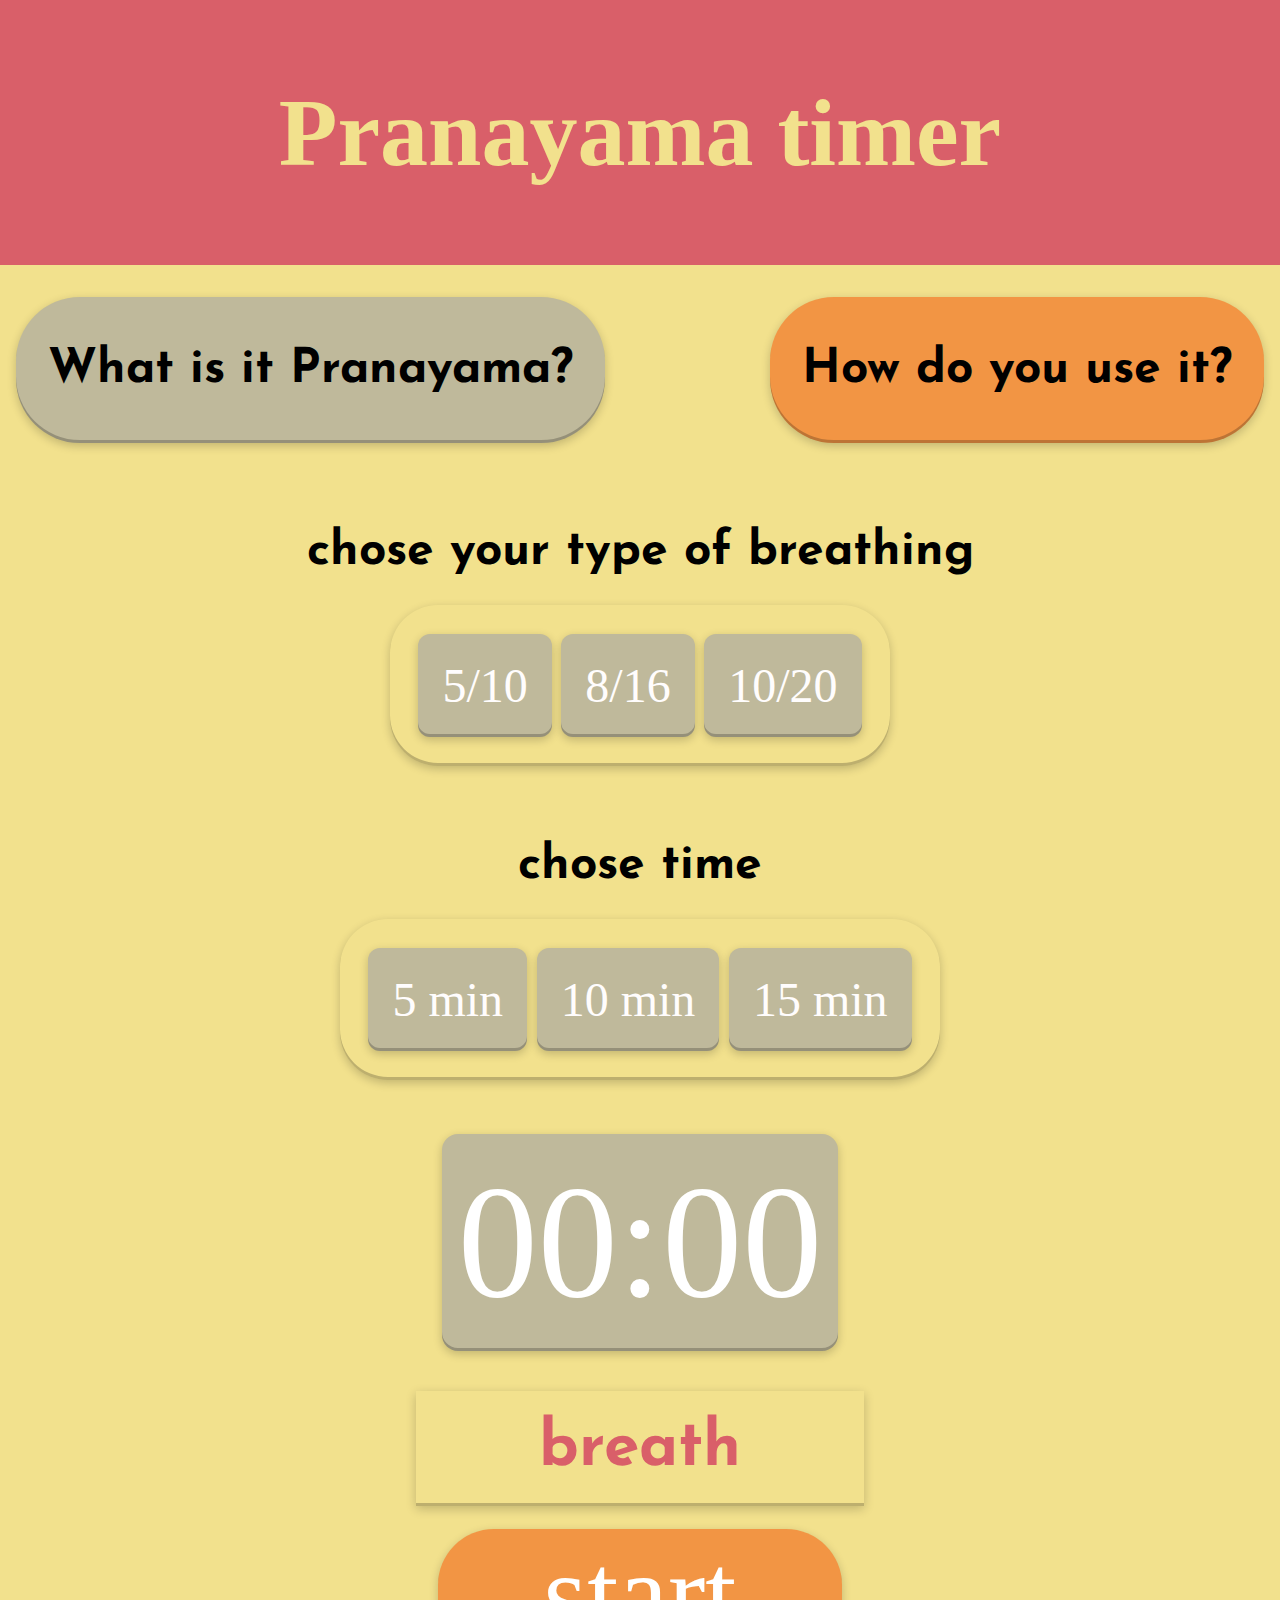
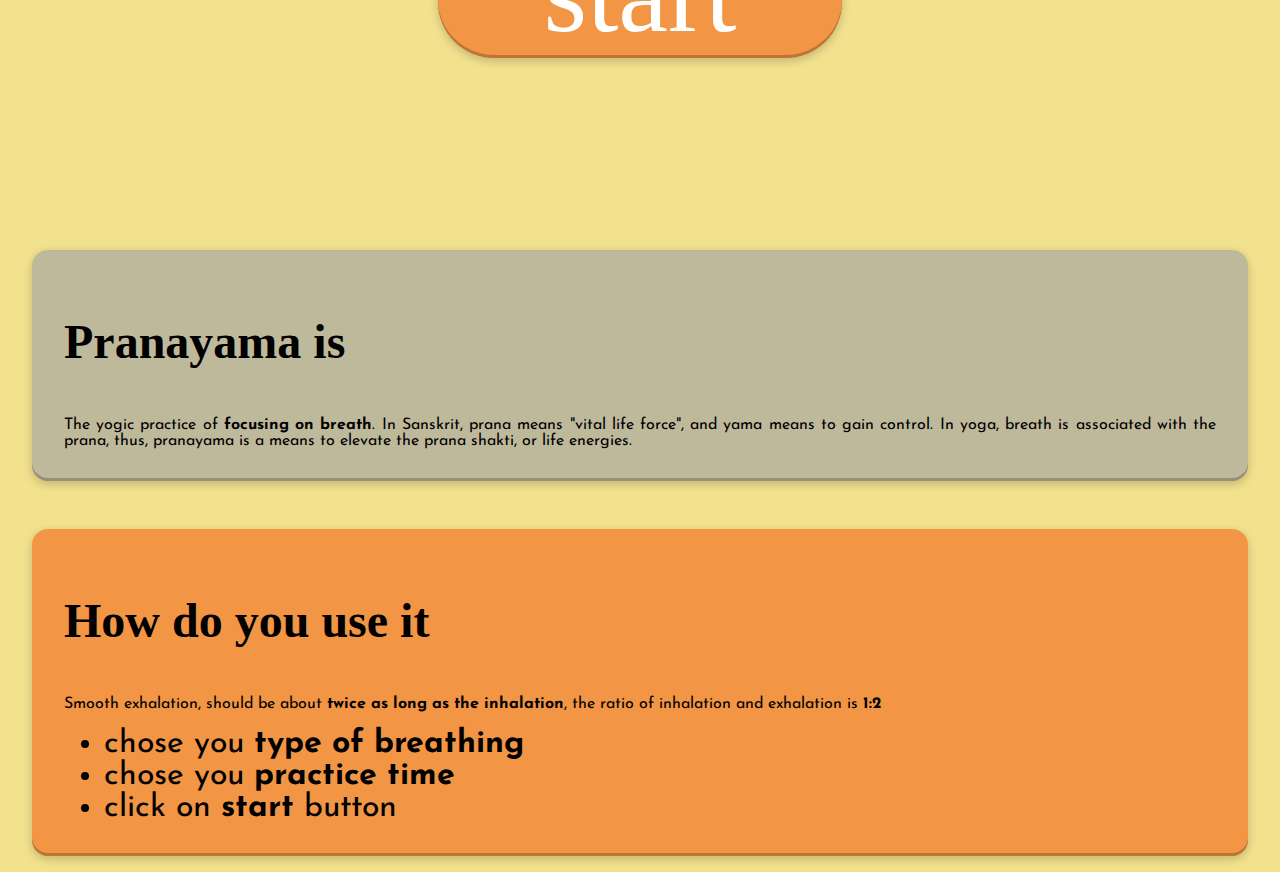
==== index.html @ f3033950 "Add files via upload" ====
<!DOCTYPE html>
<html lang="en">
<head>
    <meta charset="UTF-8">
    <title>meditation</title>
    <link rel="stylesheet" href="main.css">

    <!-- Yandex.Metrika counter -->
    <script type="text/javascript" >
        (function(m,e,t,r,i,k,a){m[i]=m[i]||function(){(m[i].a=m[i].a||[]).push(arguments)};
            m[i].l=1*new Date();k=e.createElement(t),a=e.getElementsByTagName(t)[0],k.async=1,k.src=r,a.parentNode.insertBefore(k,a)})
        (window, document, "script", "https://mc.yandex.ru/metrika/tag.js", "ym");

        ym(87015452, "init", {
            clickmap:true,
            trackLinks:true,
            accurateTrackBounce:true
        });
    </script>
    <noscript><div><img src="https://mc.yandex.ru/watch/87015452" style="position:absolute; left:-9999px;" alt="" /></div></noscript>
    <!-- /Yandex.Metrika counter -->


    <link rel="preconnect" href="https://fonts.googleapis.com">
    <link rel="preconnect" href="https://fonts.gstatic.com" crossorigin>
    <link href="https://fonts.googleapis.com/css2?family=Josefin+Sans:ital,wght@1,200&display=swap" rel="stylesheet">

</head>
<body>

    <header>
        <h1>Pranayama timer</h1>
    </header>

    <div class="explanation">
        <div class="whatIsIt" id="down1">
            <h2>What is it Pranayama?</h2>
        </div>
        <div class="space">

        </div>
        <div class="howIsItWork" id="down2">
            <h2>How do you use it?</h2>
        </div>
        <script src="scrol.js"></script>
    </div>

    <div class="app">
        <div class="container1">
            <div class="choseBreath">
                <p class="breathText">chose your type of breathing</p>
                <div class="form_radio">
                    <input type="radio" id="Choice1"
                           name="contact" class="hidden radio-label" >
                    <label id="Choice1color" for="Choice1" class="button-label">5/10</label>


                    <input type="radio" id="Choice2"
                           name="contact" class="hidden radio-label" >
                    <label id="Choice2color" for="Choice2" class="button-label">8/16</label>


                    <input type="radio" id="Choice3"
                           name="contact"  class="hidden radio-label" >
                    <label id="Choice3color" for="Choice3" class="button-label">10/20</label>
                </div>
            </div>
            <div class="choseTime">
                <p class="timeText">chose time</p>
                <div class="form_radio2">
                    <input type="radio" id="timeChoice1"
                           name="time" >
                    <label id="timeChoice1color" for="timeChoice1" class="button-label">5 min</label>


                    <input type="radio" id="timeChoice2"
                           name="time" >
                    <label id="timeChoice2color" for="timeChoice2" class="button-label">10 min</label>


                    <input type="radio" id="timeChoice3"
                           name="time" >
                    <label id="timeChoice3color" for="timeChoice3" class="button-label">15 min</label>
                </div>

            </div>
        </div>

        <div class="container3">
            <div class="container5" id="timerColor">
                <div class="forclock"  id="timer" >00</div>
                <div class="forclock"  id="timer2" >:</div>
                <div class="forclock"  id="timer3" >00</div>

            </div>
        </div>

        <div class="instructions-breath">
            <div class="breathBlock" id="breathPlace"> breath </div>

        </div>

        <div class="container4" id="buttonClicked">
            <div class="containerIn"  id="timerIn" >start</div>


        </div>

        <script src="main.js"></script>
        <script src="main2.js"></script>
    </div>

    <div class="explanationFull">
        <div class="explanation1">
            <h3>Pranayama is</h3>
            <p>The yogic practice of <b>focusing on breath</b>. In Sanskrit, prana means "vital life force", and yama means to gain control. In yoga, breath is associated with the prana, thus, pranayama is a means to elevate the prana shakti, or life energies.
            </p>

        </div>
        <div class="explanation2">
            <h3>How do you use it</h3>
            <p>Smooth exhalation, should be about <b>twice as long as the inhalation</b>, the ratio of inhalation and exhalation is <b>1:2</b>
            </p>
            <ul>
                <li>chose you <b>type of breathing</b></li>
                <li>chose you <b>practice time</b></li>
                <li>click on <b>start</b> button</li>
            </ul>
        </div>
    </div>

</body>
</html>
---- main.css ----
*,
*::before,
*::after {
  box-sizing: border-box; }

body {
  margin: 0;
  padding: 0;
  background-color: #F2E18D; }

input[type=radio] {
  display: none; }

.changecolor {
  background-color: #BFB99B; }

header {
  font-size: 3em;
  text-align: center;
  background-color: #D95F69;
  color: #F2E18D; }

h1 {
  margin: 0;
  padding: .8em; }

h2 {
  font-family: 'Josefin Sans', sans-serif; }

p, li {
  font-family: 'Josefin Sans', sans-serif; }

.explanation {
  display: flex;
  flex-direction: row;
  justify-content: space-between;
  margin: 2em 1em; }

.whatIsIt {
  text-align: center;
  font-size: 2em;
  padding: .3em 1em;
  background-color: #BFB99B;
  border-radius: 2em;
  box-shadow: 0 3px 10px rgba(0, 0, 0, 0.2), inset 0 -3px 0 rgba(0, 0, 0, 0.22); }

.space {
  padding: .4em; }

.howIsItWork {
  text-align: center;
  font-size: 2em;
  padding: .3em 1em;
  background-color: #F29544;
  border-radius: 2em;
  box-shadow: 0 3px 10px rgba(0, 0, 0, 0.2), inset 0 -3px 0 rgba(0, 0, 0, 0.22); }

.container1 {
  font-size: 3em;
  display: flex;
  flex-direction: column;
  text-align: center; }

.container2 {
  text-align: center;
  margin: .3em; }

button {
  background-color: #F29544;
  color: #F2E18D;
  border-radius: 50%;
  border: #D95F69 solid;
  width: 200px;
  height: 200px;
  text-align: center;
  font-size: 4em;
  transition: 300ms; }

.container3 {
  display: flex;
  flex-direction: column;
  justify-content: center;
  align-items: center;
  margin: 2em 0; }

.container4 {
  text-align: center;
  width: 35%;
  margin: auto;
  margin-bottom: 4em;
  transition: 500ms;
  animation: ease-out; }

.container5 {
  display: flex;
  flex-direction: row;
  margin: .5em;
  padding: 1em;
  border-radius: 1em;
  box-shadow: 0 3px 10px rgba(0, 0, 0, 0.2), inset 0 -3px 0 rgba(0, 0, 0, 0.22);
  background-color: #BFB99B; }

.forclock {
  font-size: 10em;
  color: white;
  margin: 0;
  padding: 0;
  background-color: #BFB99B; }

.instructions-breath {
  font-family: 'Josefin Sans', sans-serif;
  font-size: 4em;
  text-align: center;
  width: 35%;
  margin: auto;
  margin-bottom: .2em;
  padding: .2em;
  box-shadow: 0 3px 10px rgba(0, 0, 0, 0.2), inset 0 -3px 0 rgba(0, 0, 0, 0.22); }

.breathBlock {
  font-weight: bold;
  padding: .2em;
  color: #D95F69; }

.containerIn {
  font-family: Vrinda;
  margin: .2em;
  font-size: 7em;
  background-color: #F29544;
  border-radius: .5em;
  color: white;
  box-shadow: 0 3px 10px rgba(0, 0, 0, 0.2), inset 0 -3px 0 rgba(0, 0, 0, 0.22); }

.containerIn:active {
  animation: ease-out; }

.choseBreath {
  display: flex;
  flex-direction: column;
  justify-content: center;
  align-items: center; }

.choseTime {
  display: flex;
  flex-direction: column;
  justify-content: center;
  align-items: center;
  padding: .3em 0; }

.button-label {
  display: inline-block;
  padding: .5em .5em;
  margin: .1em;
  cursor: pointer;
  color: #fffdfd;
  border-radius: 0.25em;
  background: #BFB99B;
  box-shadow: 0 3px 10px rgba(0, 0, 0, 0.2), inset 0 -3px 0 rgba(0, 0, 0, 0.22);
  transition: 0.2s;
  user-select: none; }

.form_radio {
  display: flex;
  flex-direction: row;
  padding: .5em;
  border-radius: 1em;
  box-shadow: 0 3px 10px rgba(0, 0, 0, 0.2), inset 0 -3px 0 rgba(0, 0, 0, 0.22); }

.form_radio2 {
  display: flex;
  flex-direction: row;
  padding: .5em;
  border-radius: 1em;
  box-shadow: 0 3px 10px rgba(0, 0, 0, 0.2), inset 0 -3px 0 rgba(0, 0, 0, 0.22); }

.breathText {
  font-weight: bold;
  padding: .3em;
  margin: 0.8em 0 0.3em 0;
  color: black; }

.timeText {
  font-weight: bold;
  margin: 1em 0 .3em 0;
  padding: .3em;
  color: black; }

.explanationFull {
  margin: 12em 1em 1em 1em;
  text-align: justify; }

h3 {
  font-size: 3em;
  font-family: Century; }

.explanation1 {
  background-color: #BFB99B;
  box-shadow: 0 3px 10px rgba(0, 0, 0, 0.2), inset 0 -3px 0 rgba(0, 0, 0, 0.22);
  border-radius: 1em;
  margin: 1em;
  padding: 1em 2em; }

.explanation2 {
  background-color: #F29544;
  box-shadow: 0 3px 10px rgba(0, 0, 0, 0.2), inset 0 -3px 0 rgba(0, 0, 0, 0.22);
  border-radius: 1em;
  margin: 1em;
  margin-top: 3em;
  padding: 1em 2em; }

li {
  font-size: 2em; }

#Choice1:checked + .button-label {
  background: #F29544;
  color: white;
  transform: scale(1.1); }

#Choice2:checked + .button-label {
  background: #F29544;
  color: white;
  transform: scale(1.1); }

#Choice3:checked + .button-label {
  background: #F29544;
  color: white;
  transform: scale(1.1); }

#timeChoice1:checked + .button-label {
  background: #F29544;
  color: white;
  transform: scale(1.1); }

#timeChoice2:checked + .button-label {
  background: #F29544;
  color: white;
  transform: scale(1.1); }

#timeChoice3:checked + .button-label {
  background: #F29544;
  color: white;
  transform: scale(1.1); }

/*# sourceMappingURL=main.css.map */
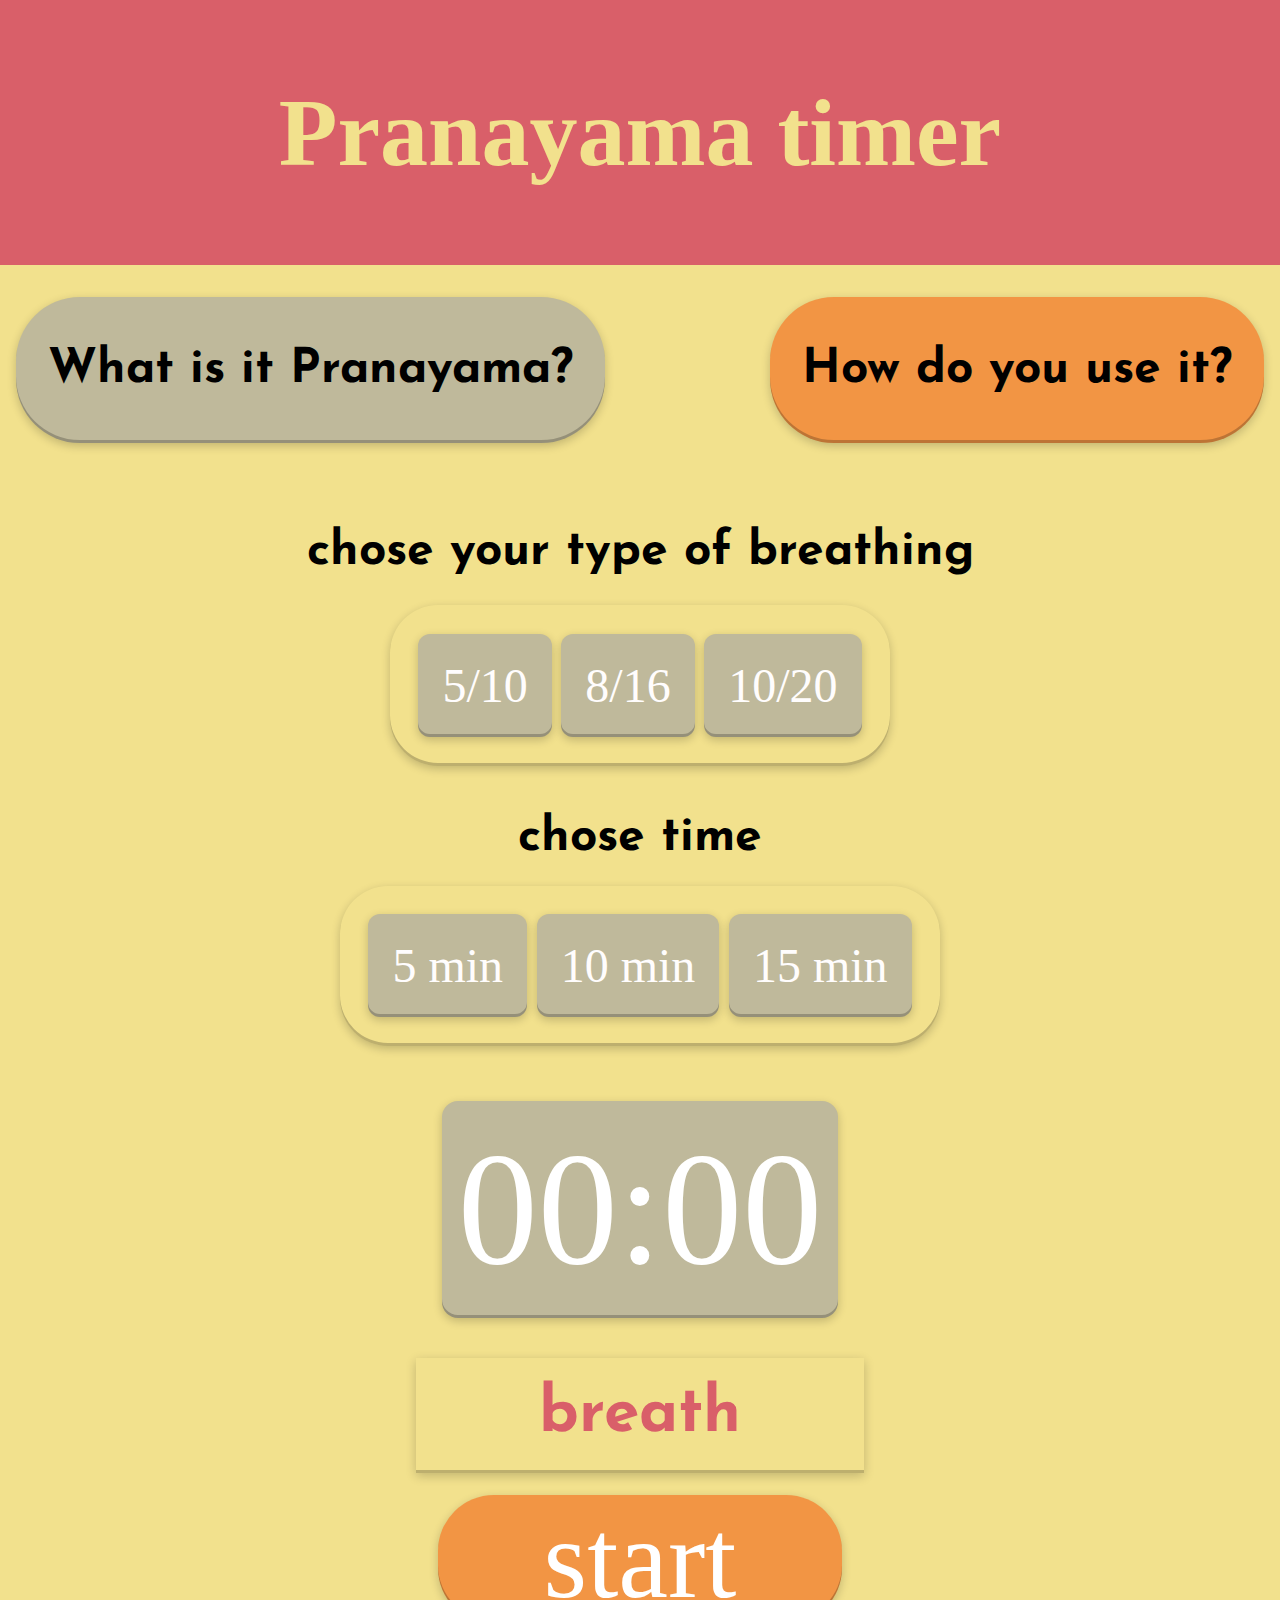
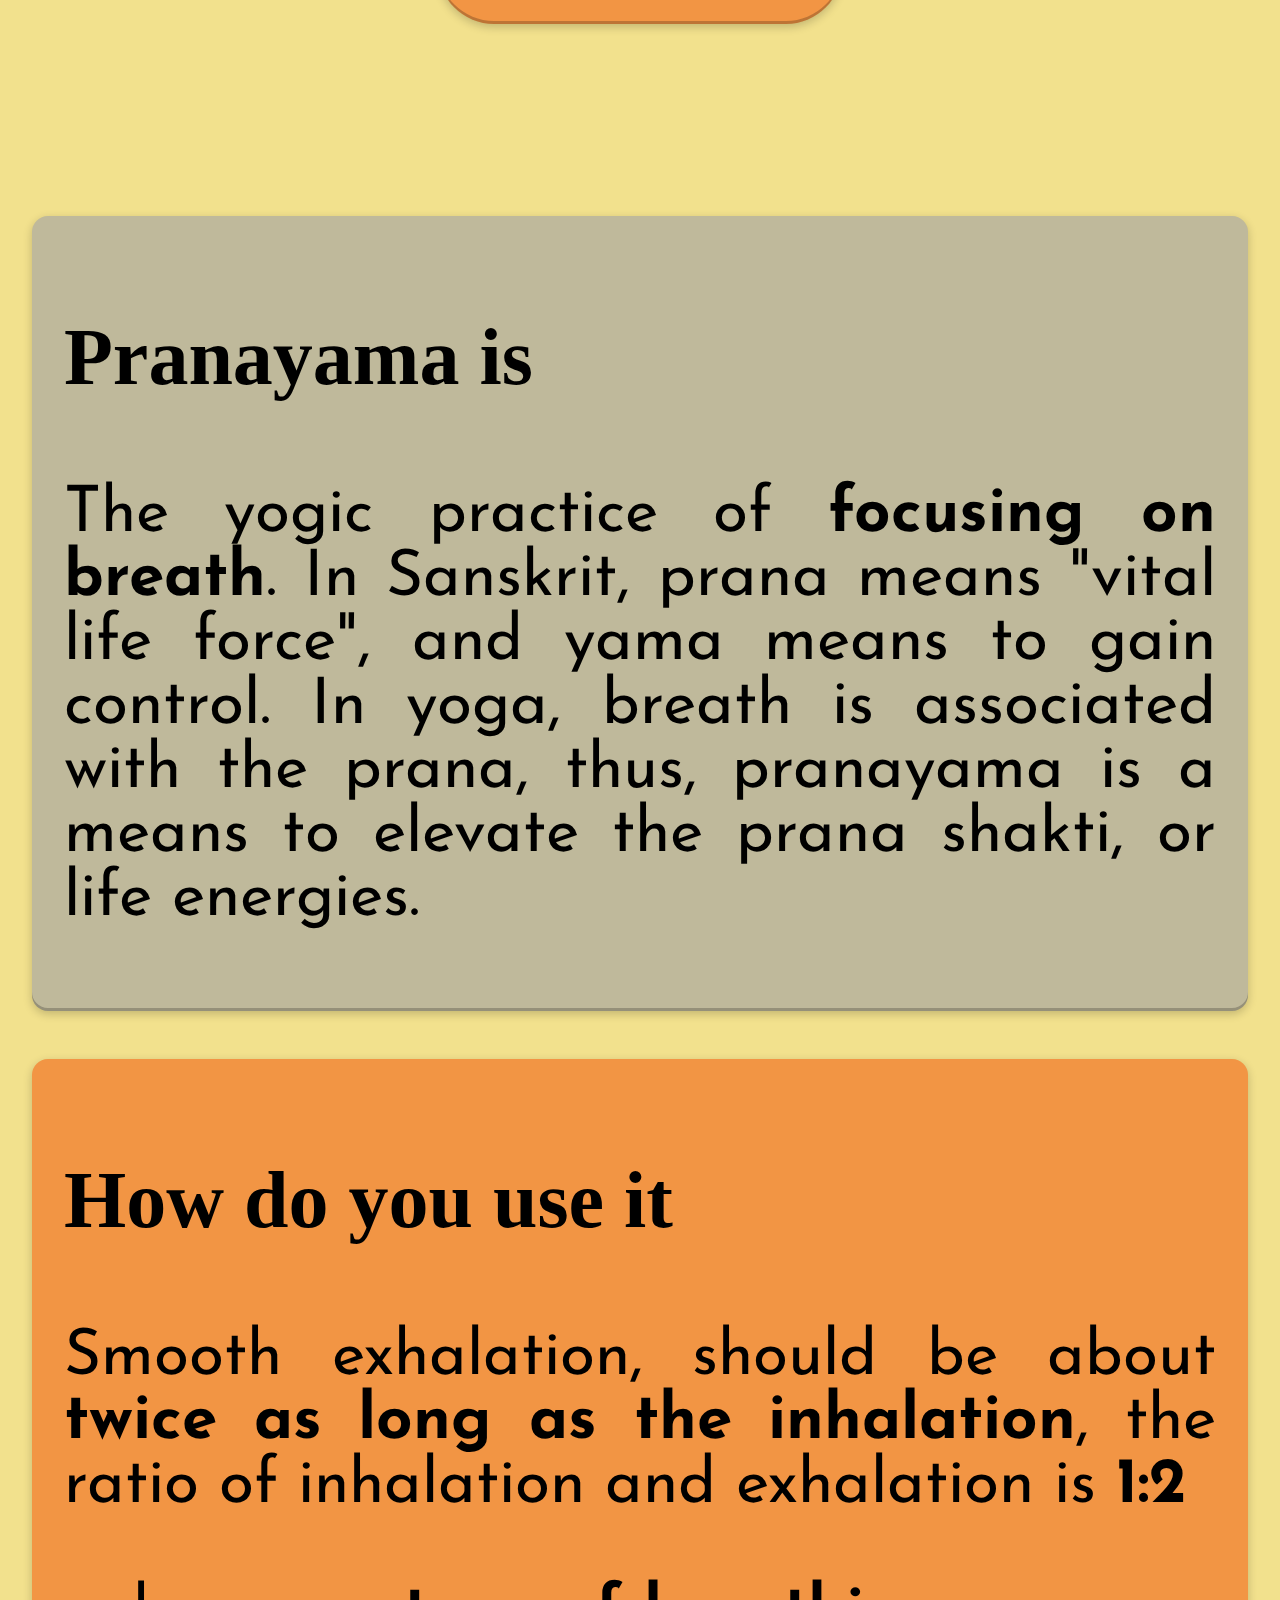
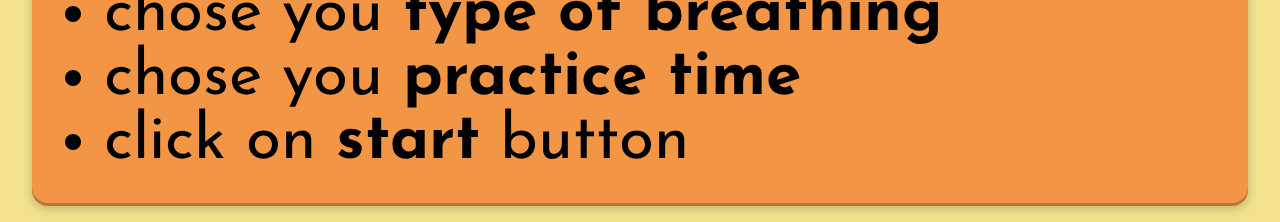
==== commit a18ba5df: "Add files via upload" ====
--- a/index.html
+++ b/index.html
@@ -113,13 +113,13 @@
     <div class="explanationFull">
         <div class="explanation1">
             <h3>Pranayama is</h3>
-            <p>The yogic practice of <b>focusing on breath</b>. In Sanskrit, prana means "vital life force", and yama means to gain control. In yoga, breath is associated with the prana, thus, pranayama is a means to elevate the prana shakti, or life energies.
+            <p class="explanationText">The yogic practice of <b>focusing on breath</b>. In Sanskrit, prana means "vital life force", and yama means to gain control. In yoga, breath is associated with the prana, thus, pranayama is a means to elevate the prana shakti, or life energies.
             </p>
 
         </div>
         <div class="explanation2">
             <h3>How do you use it</h3>
-            <p>Smooth exhalation, should be about <b>twice as long as the inhalation</b>, the ratio of inhalation and exhalation is <b>1:2</b>
+            <p class="explanationText">Smooth exhalation, should be about <b>twice as long as the inhalation</b>, the ratio of inhalation and exhalation is <b>1:2</b>
             </p>
             <ul>
                 <li>chose you <b>type of breathing</b></li>
--- a/main.css
+++ b/main.css
@@ -181,7 +181,7 @@
 
 .timeText {
   font-weight: bold;
-  margin: 1em 0 .3em 0;
+  margin: .4em 0 .2em 0;
   padding: .3em;
   color: black; }
 
@@ -190,7 +190,7 @@
   text-align: justify; }
 
 h3 {
-  font-size: 3em;
+  font-size: 5em;
   font-family: Century; }
 
 .explanation1 {
@@ -208,8 +208,11 @@
   margin-top: 3em;
   padding: 1em 2em; }
 
+.explanationText {
+  font-size: 4em; }
+
 li {
-  font-size: 2em; }
+  font-size: 4em; }
 
 #Choice1:checked + .button-label {
   background: #F29544;
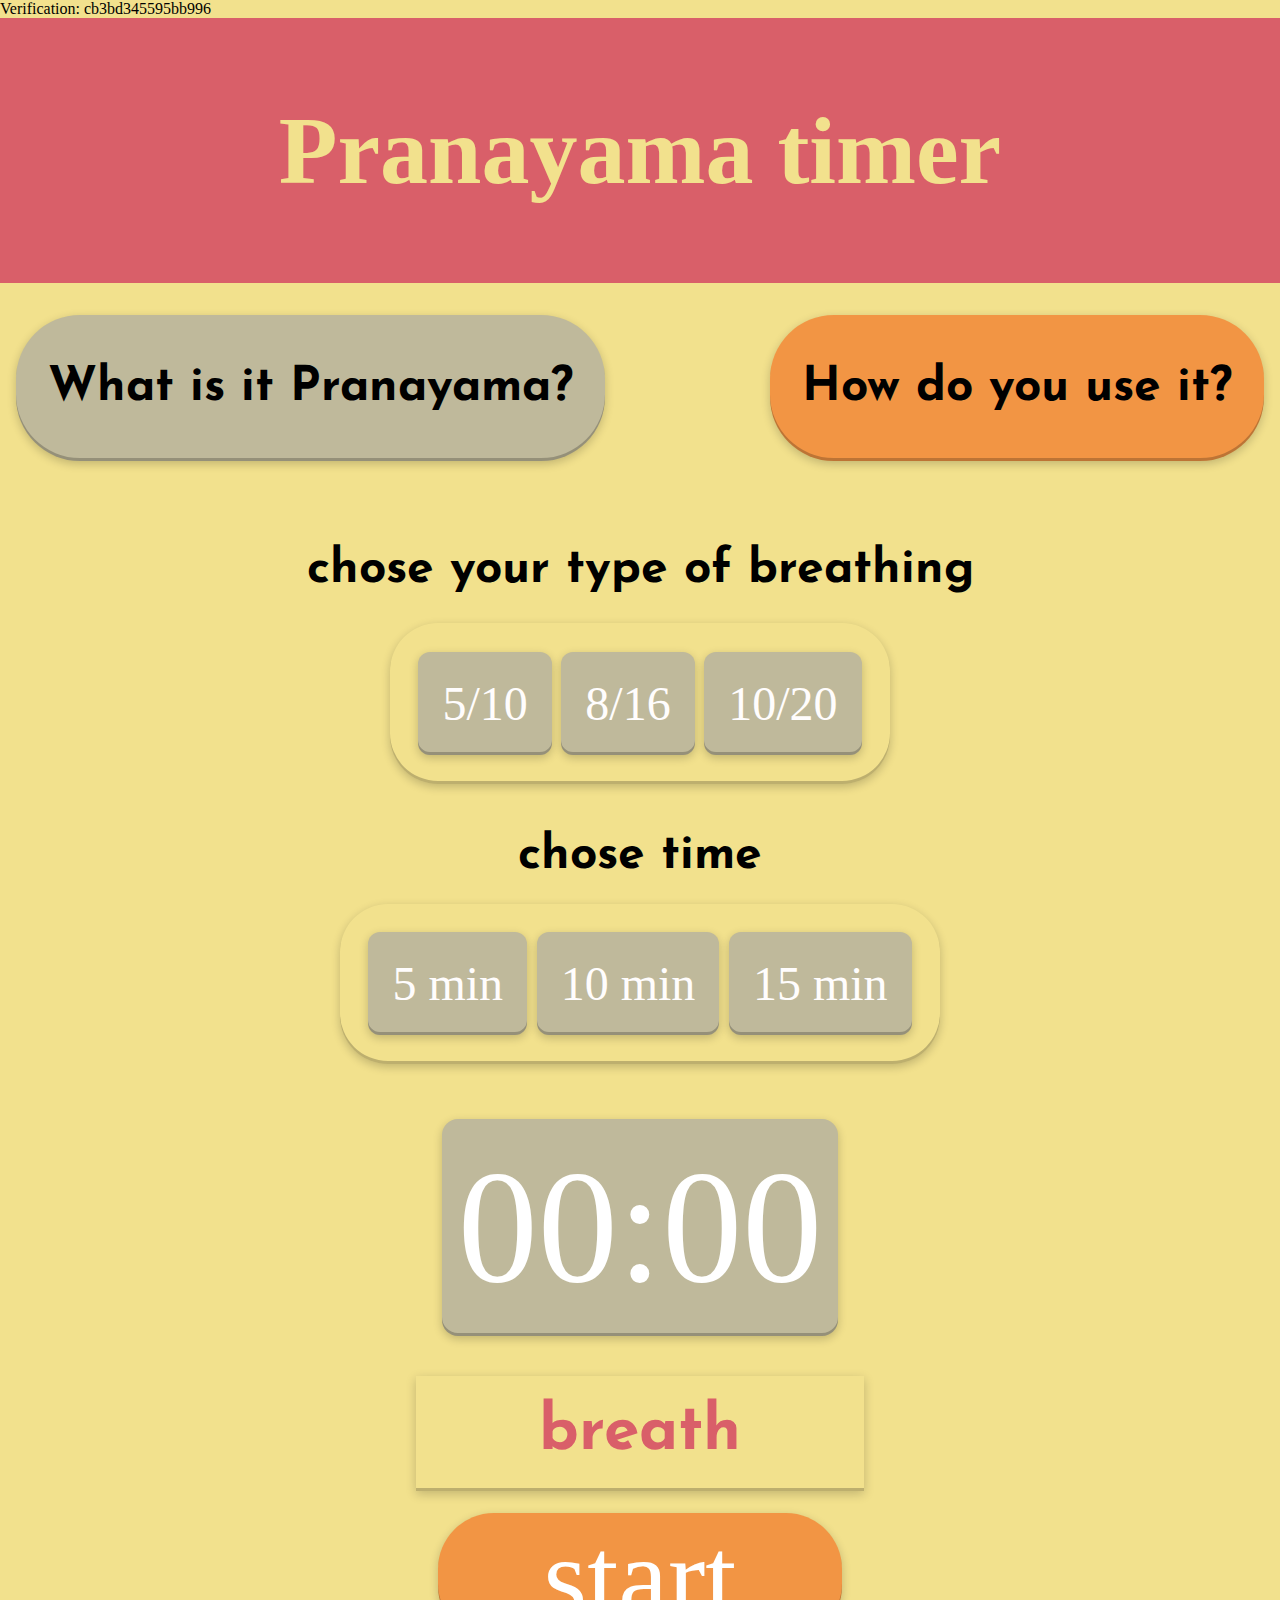
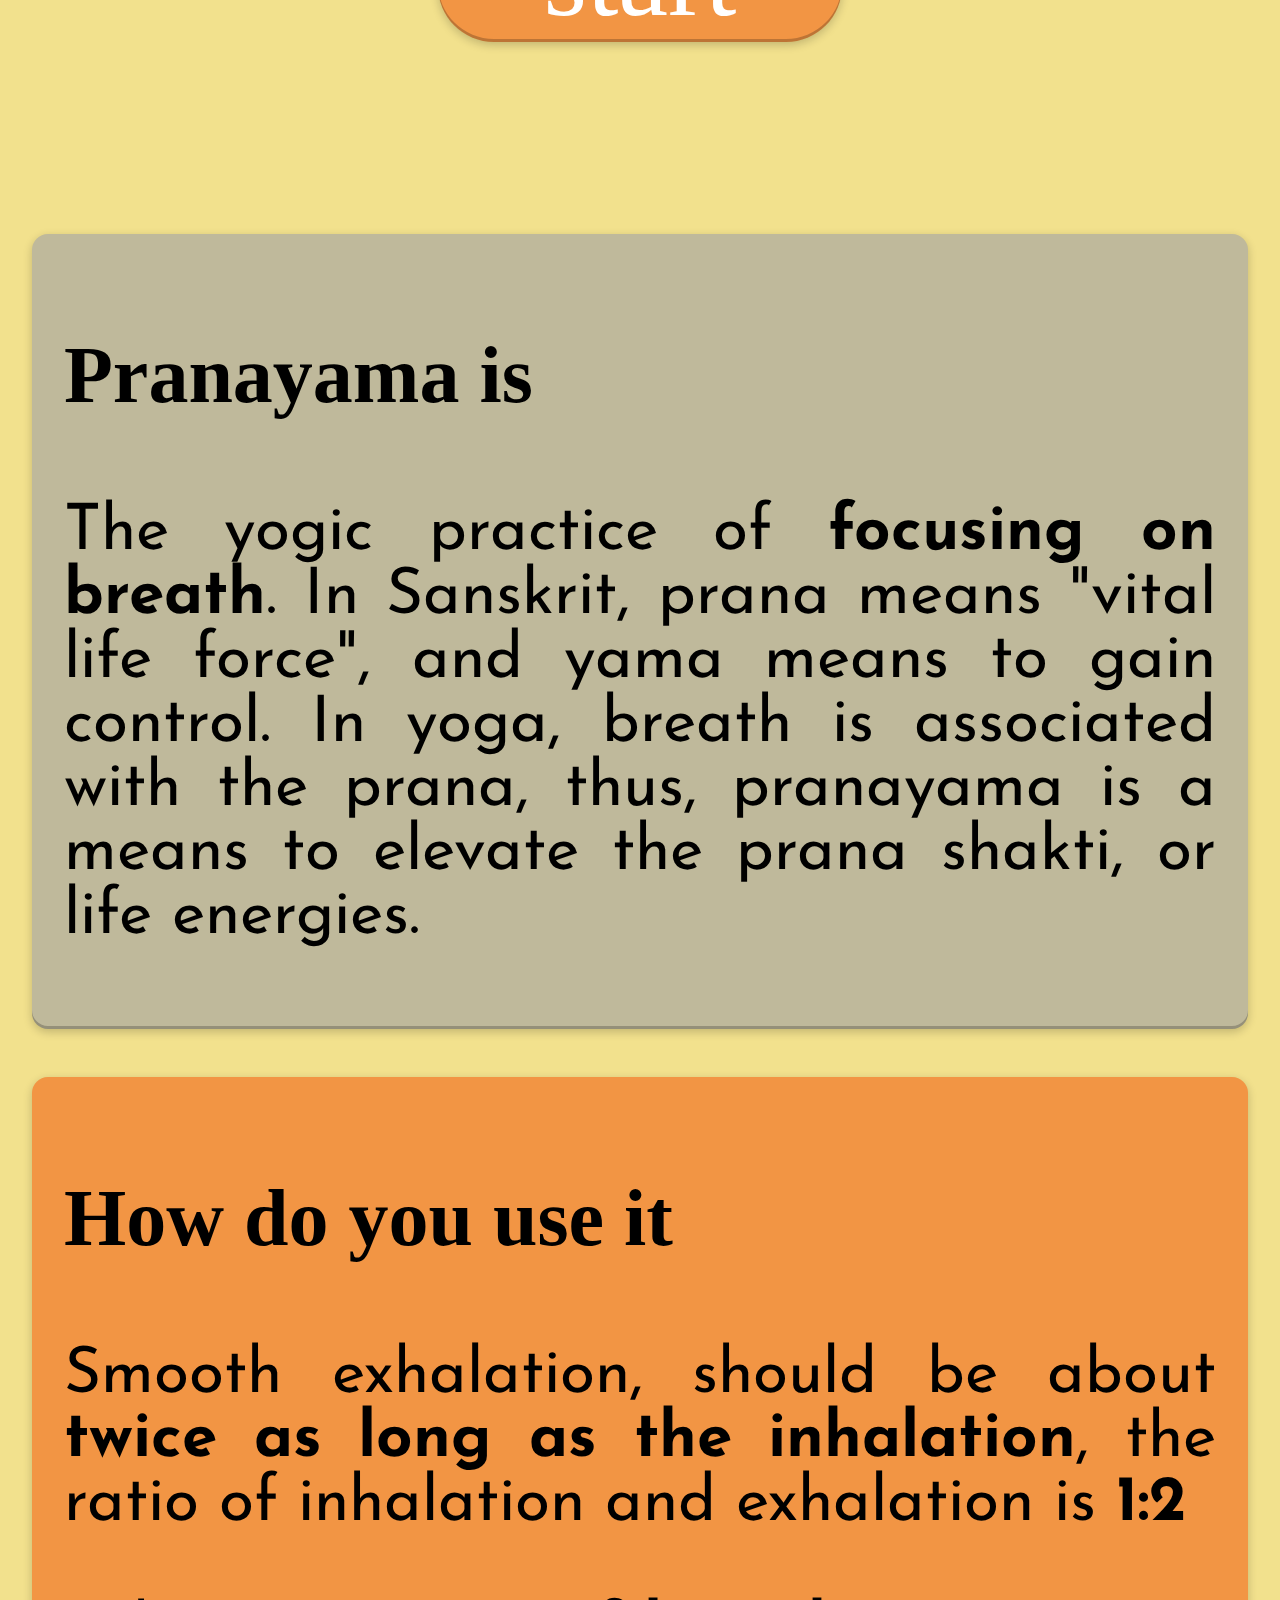
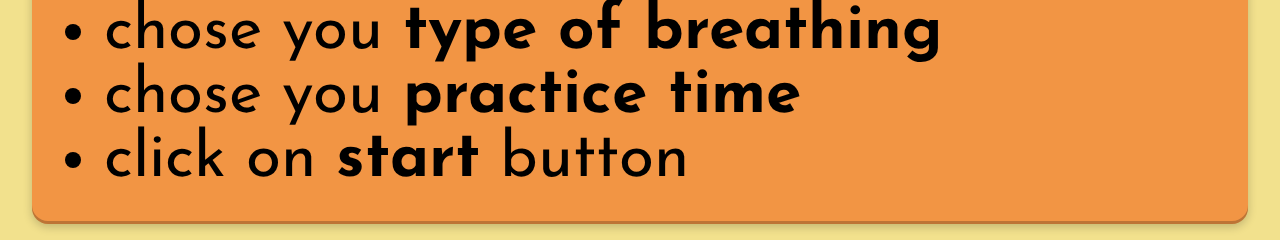
==== commit dbe38523: "Add files via upload" ====
--- a/index.html
+++ b/index.html
@@ -27,7 +27,7 @@
 
 </head>
 <body>
-
+Verification: cb3bd345595bb996
     <header>
         <h1>Pranayama timer</h1>
     </header>
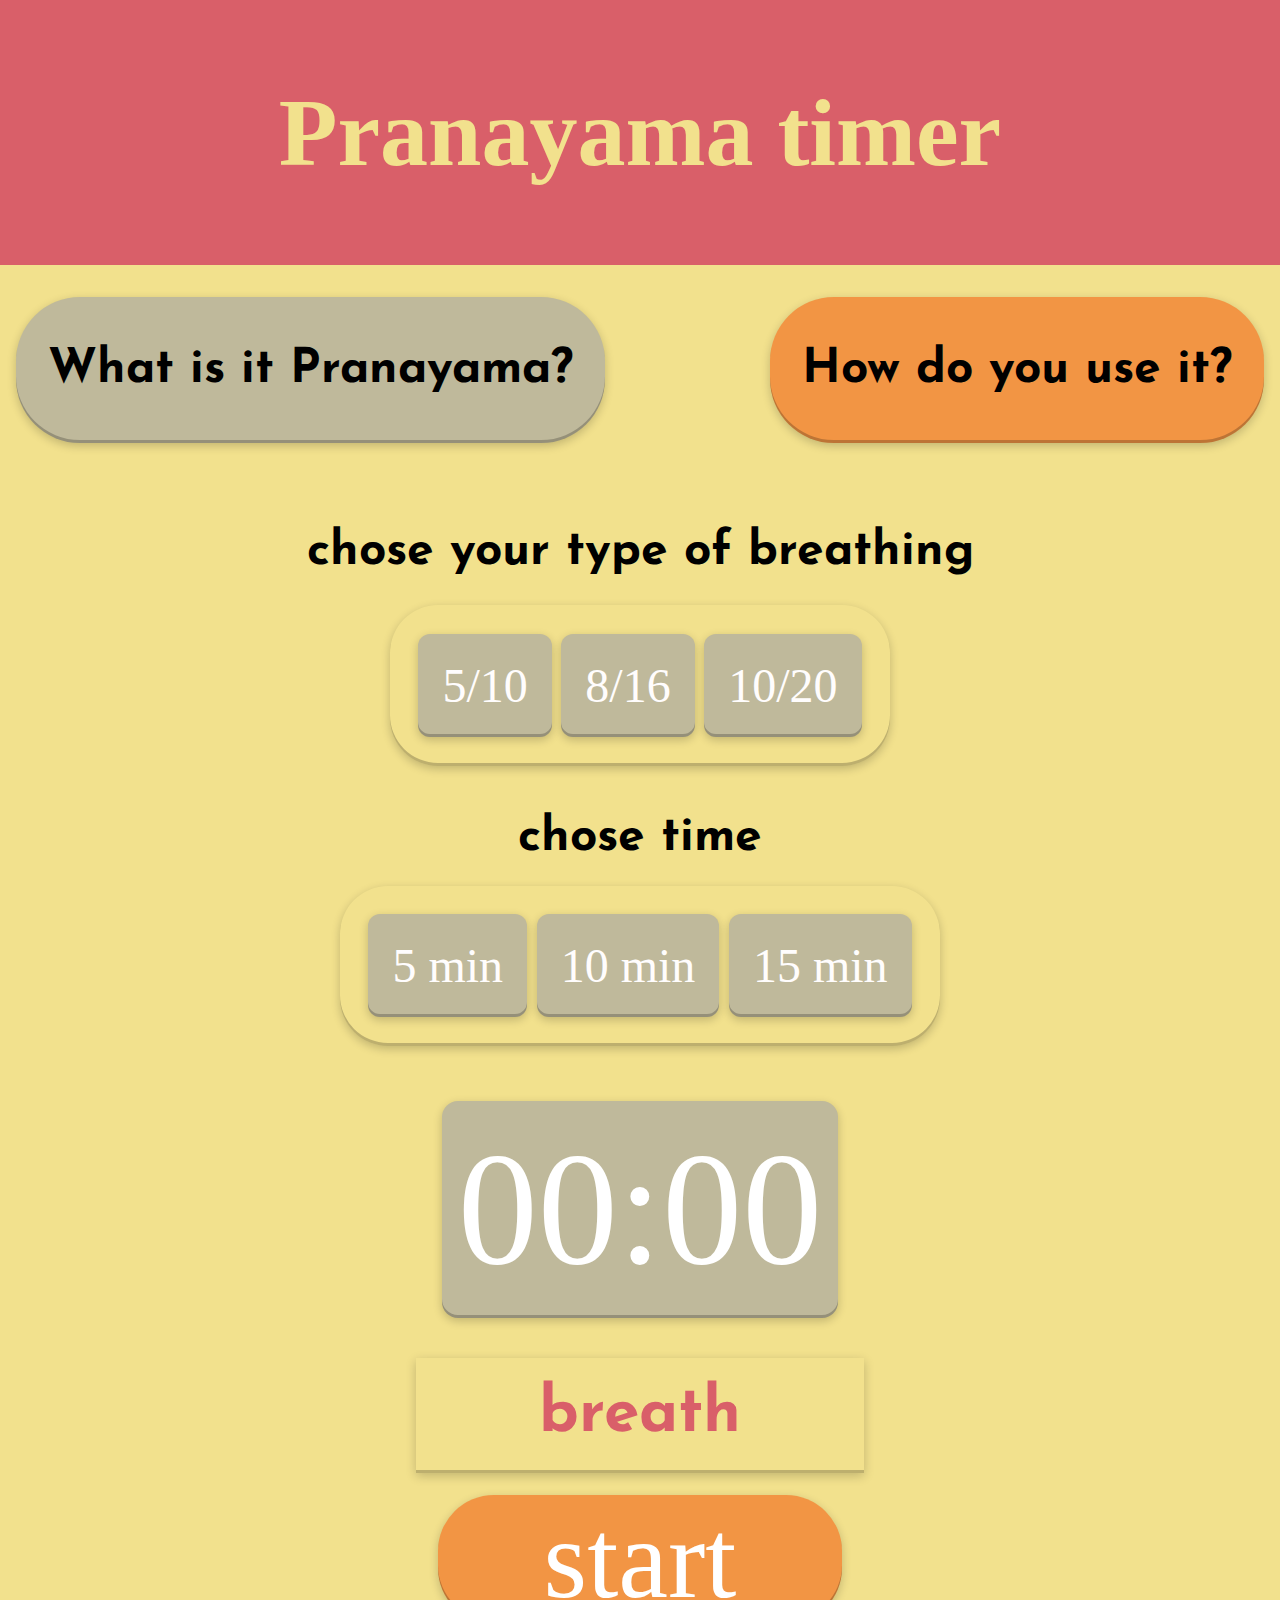
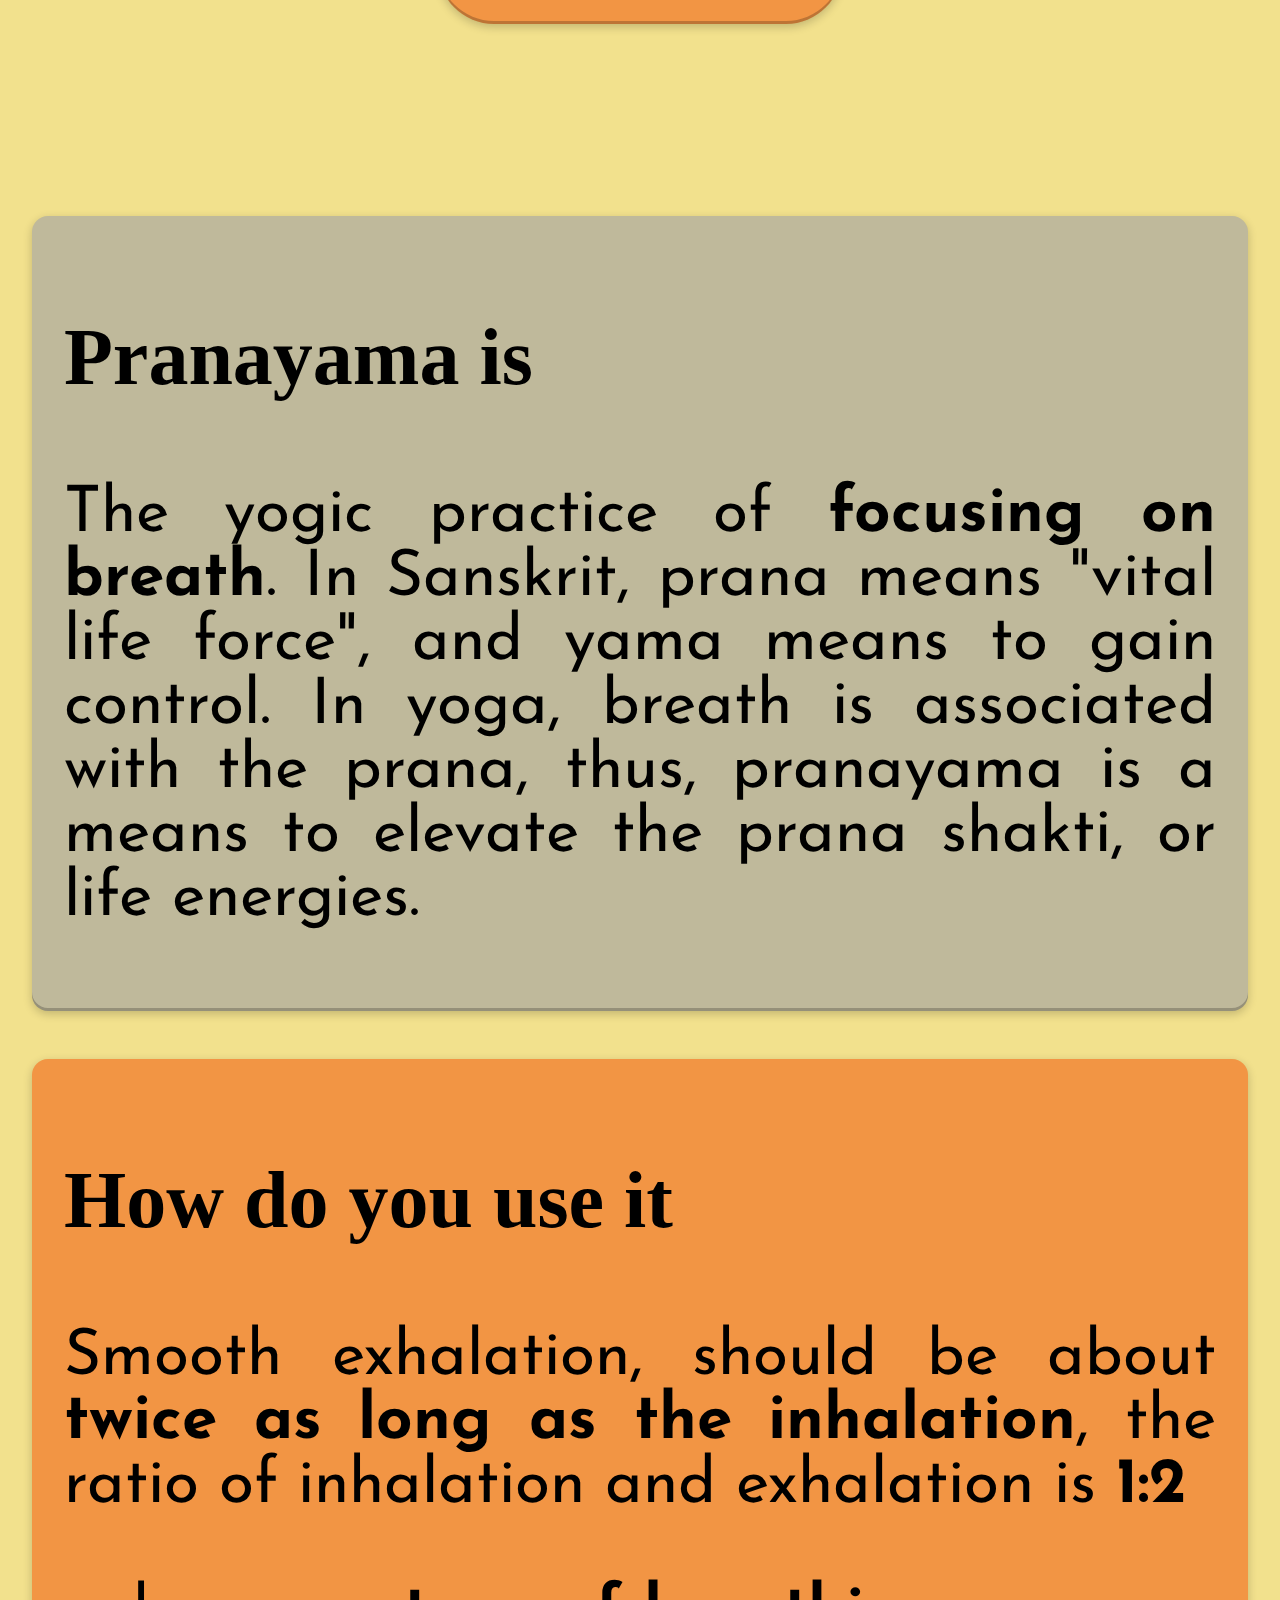
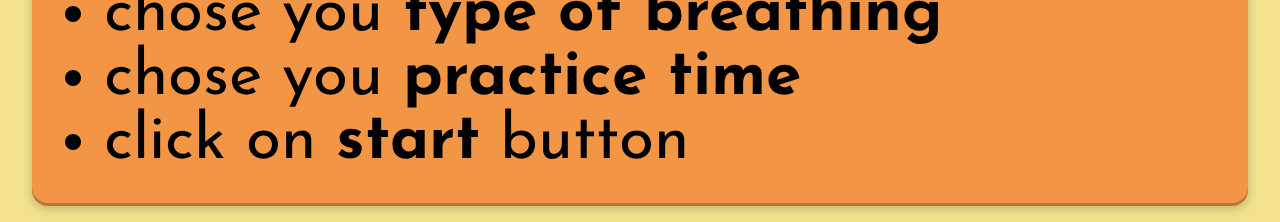
==== commit ae8dfa16: "Add files via upload" ====
--- a/index.html
+++ b/index.html
@@ -2,7 +2,19 @@
 <html lang="en">
 <head>
     <meta charset="UTF-8">
-    <title>meditation</title>
+    <title>pranayama</title>
+    <script type="application/ld+json">
+        {
+            "@context": "http://schema.org/",
+            "@type": "WebSite",
+            "url": "https://teasec4.github.io/",
+            "potentialAction": {
+                "@type": "SearchAction",
+                "target": "{search_term_string}",
+                "query-input": "required name=search_term_string"
+            }
+        }
+    </script>
     <link rel="stylesheet" href="main.css">
 
     <!-- Yandex.Metrika counter -->
@@ -27,7 +39,7 @@
 
 </head>
 <body>
-Verification: cb3bd345595bb996
+
     <header>
         <h1>Pranayama timer</h1>
     </header>
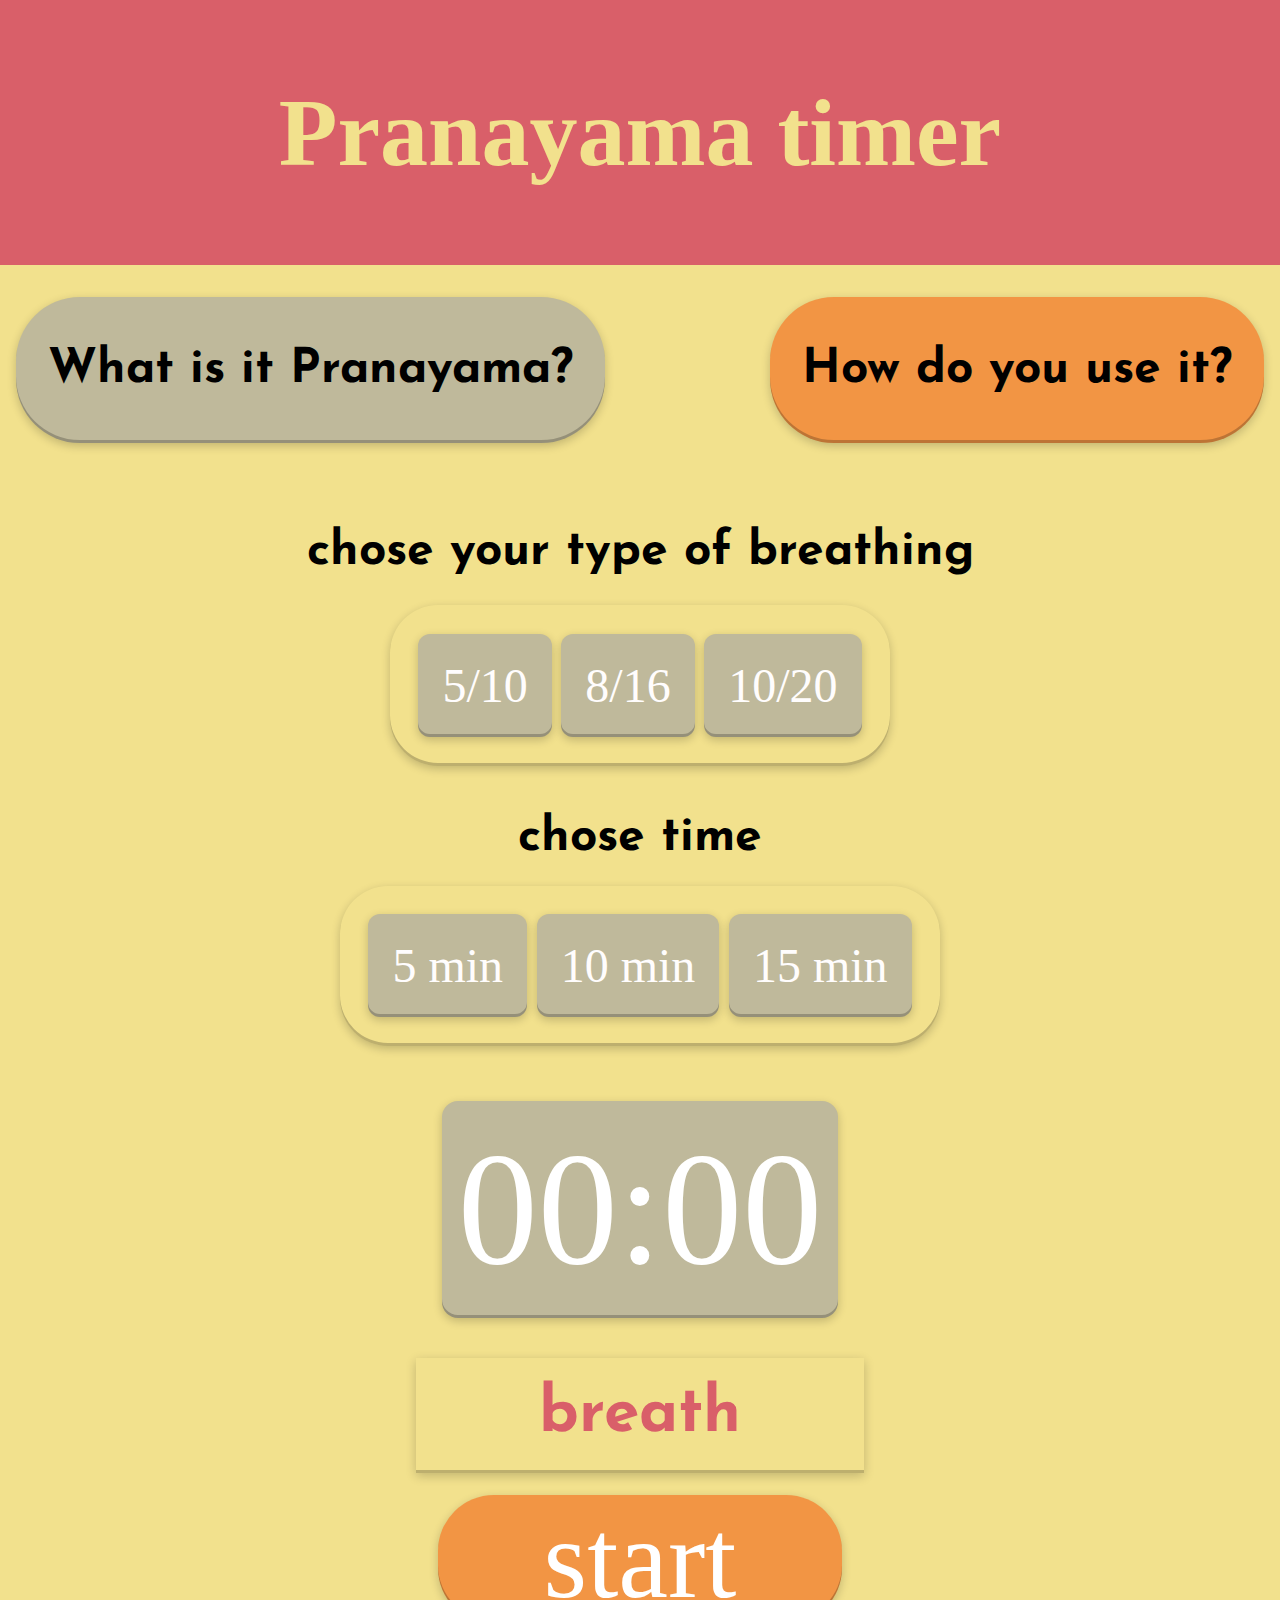
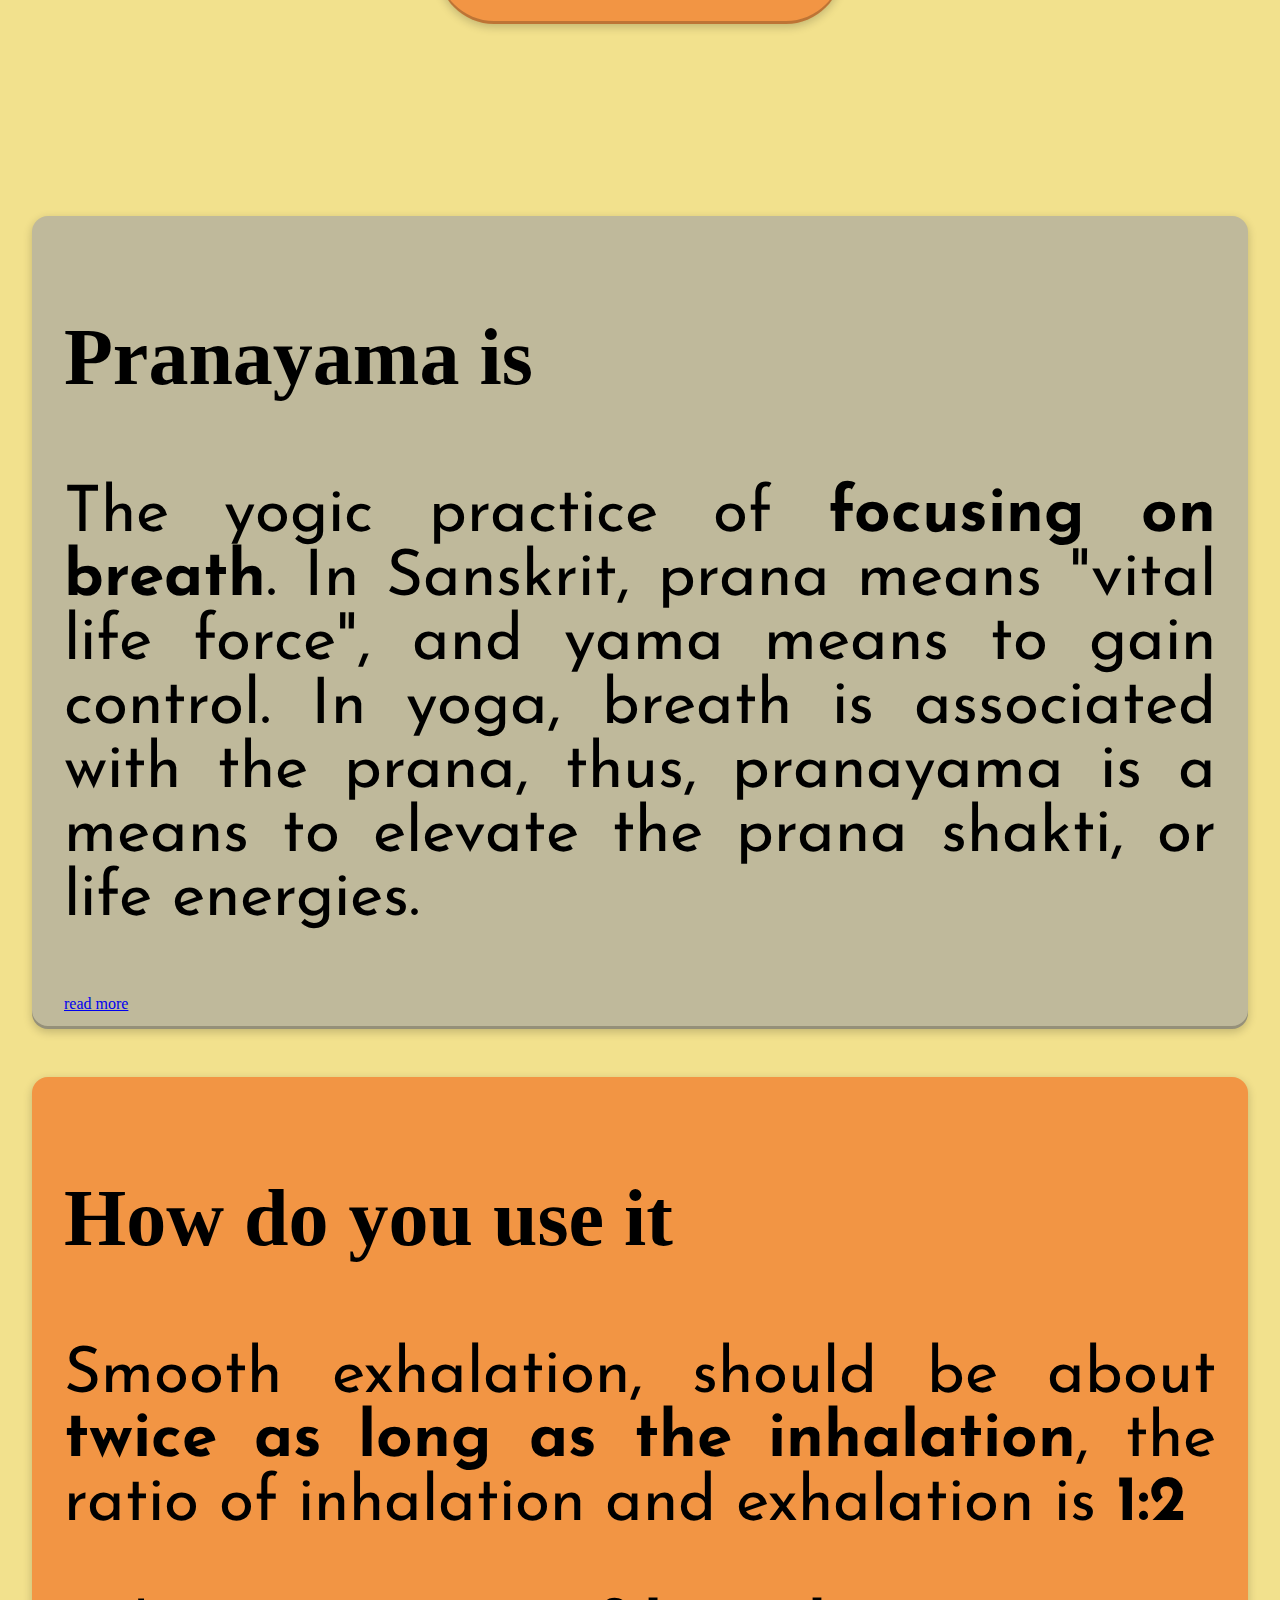
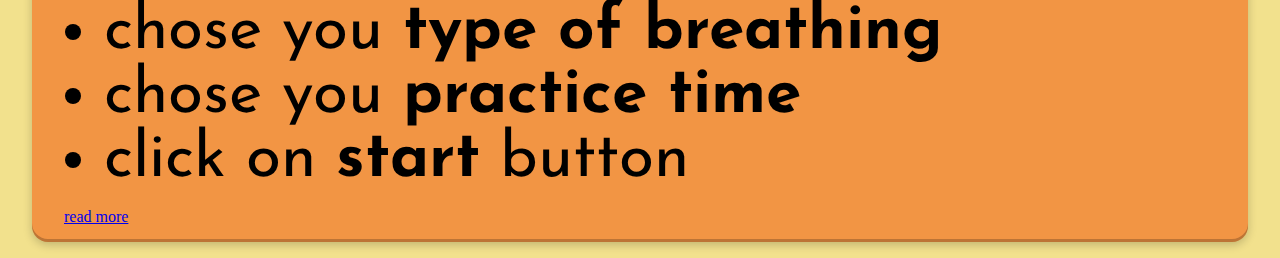
==== commit 7b2b356b: "Add files via upload" ====
--- a/index.html
+++ b/index.html
@@ -15,7 +15,7 @@
             }
         }
     </script>
-    <link rel="stylesheet" href="main.css">
+    <link rel="stylesheet" href="css/main.css">
 
     <!-- Yandex.Metrika counter -->
     <script type="text/javascript" >
@@ -54,7 +54,7 @@
         <div class="howIsItWork" id="down2">
             <h2>How do you use it?</h2>
         </div>
-        <script src="scrol.js"></script>
+        <script src="js/scrol.js"></script>
     </div>
 
     <div class="app">
@@ -118,8 +118,8 @@
 
         </div>
 
-        <script src="main.js"></script>
-        <script src="main2.js"></script>
+        <script src="js/main.js"></script>
+        <script src="js/main2.js"></script>
     </div>
 
     <div class="explanationFull">
@@ -127,7 +127,7 @@
             <h3>Pranayama is</h3>
             <p class="explanationText">The yogic practice of <b>focusing on breath</b>. In Sanskrit, prana means "vital life force", and yama means to gain control. In yoga, breath is associated with the prana, thus, pranayama is a means to elevate the prana shakti, or life energies.
             </p>
-
+            <a href="pranayamais.html"> read more </a>
         </div>
         <div class="explanation2">
             <h3>How do you use it</h3>
@@ -138,6 +138,7 @@
                 <li>chose you <b>practice time</b></li>
                 <li>click on <b>start</b> button</li>
             </ul>
+            <a href="#"> read more </a>
         </div>
     </div>
 
--- a/css/main.css
+++ b/css/main.css
@@ -0,0 +1,247 @@
+*,
+*::before,
+*::after {
+  box-sizing: border-box; }
+
+body {
+  margin: 0;
+  padding: 0;
+  background-color: #F2E18D; }
+
+input[type=radio] {
+  display: none; }
+
+.changecolor {
+  background-color: #BFB99B; }
+
+header {
+  font-size: 3em;
+  text-align: center;
+  background-color: #D95F69;
+  color: #F2E18D; }
+
+h1 {
+  margin: 0;
+  padding: .8em; }
+
+h2 {
+  font-family: 'Josefin Sans', sans-serif; }
+
+p, li {
+  font-family: 'Josefin Sans', sans-serif; }
+
+.explanation {
+  display: flex;
+  flex-direction: row;
+  justify-content: space-between;
+  margin: 2em 1em; }
+
+.whatIsIt {
+  text-align: center;
+  font-size: 2em;
+  padding: .3em 1em;
+  background-color: #BFB99B;
+  border-radius: 2em;
+  box-shadow: 0 3px 10px rgba(0, 0, 0, 0.2), inset 0 -3px 0 rgba(0, 0, 0, 0.22); }
+
+.space {
+  padding: .4em; }
+
+.howIsItWork {
+  text-align: center;
+  font-size: 2em;
+  padding: .3em 1em;
+  background-color: #F29544;
+  border-radius: 2em;
+  box-shadow: 0 3px 10px rgba(0, 0, 0, 0.2), inset 0 -3px 0 rgba(0, 0, 0, 0.22); }
+
+.container1 {
+  font-size: 3em;
+  display: flex;
+  flex-direction: column;
+  text-align: center; }
+
+.container2 {
+  text-align: center;
+  margin: .3em; }
+
+button {
+  background-color: #F29544;
+  color: #F2E18D;
+  border-radius: 50%;
+  border: #D95F69 solid;
+  width: 200px;
+  height: 200px;
+  text-align: center;
+  font-size: 4em;
+  transition: 300ms; }
+
+.container3 {
+  display: flex;
+  flex-direction: column;
+  justify-content: center;
+  align-items: center;
+  margin: 2em 0; }
+
+.container4 {
+  text-align: center;
+  width: 35%;
+  margin: auto;
+  margin-bottom: 4em;
+  transition: 500ms;
+  animation: ease-out; }
+
+.container5 {
+  display: flex;
+  flex-direction: row;
+  margin: .5em;
+  padding: 1em;
+  border-radius: 1em;
+  box-shadow: 0 3px 10px rgba(0, 0, 0, 0.2), inset 0 -3px 0 rgba(0, 0, 0, 0.22);
+  background-color: #BFB99B; }
+
+.forclock {
+  font-size: 10em;
+  color: white;
+  margin: 0;
+  padding: 0;
+  background-color: #BFB99B; }
+
+.instructions-breath {
+  font-family: 'Josefin Sans', sans-serif;
+  font-size: 4em;
+  text-align: center;
+  width: 35%;
+  margin: auto;
+  margin-bottom: .2em;
+  padding: .2em;
+  box-shadow: 0 3px 10px rgba(0, 0, 0, 0.2), inset 0 -3px 0 rgba(0, 0, 0, 0.22); }
+
+.breathBlock {
+  font-weight: bold;
+  padding: .2em;
+  color: #D95F69; }
+
+.containerIn {
+  font-family: Vrinda;
+  margin: .2em;
+  font-size: 7em;
+  background-color: #F29544;
+  border-radius: .5em;
+  color: white;
+  box-shadow: 0 3px 10px rgba(0, 0, 0, 0.2), inset 0 -3px 0 rgba(0, 0, 0, 0.22); }
+
+.containerIn:active {
+  animation: ease-out; }
+
+.choseBreath {
+  display: flex;
+  flex-direction: column;
+  justify-content: center;
+  align-items: center; }
+
+.choseTime {
+  display: flex;
+  flex-direction: column;
+  justify-content: center;
+  align-items: center;
+  padding: .3em 0; }
+
+.button-label {
+  display: inline-block;
+  padding: .5em .5em;
+  margin: .1em;
+  cursor: pointer;
+  color: #fffdfd;
+  border-radius: 0.25em;
+  background: #BFB99B;
+  box-shadow: 0 3px 10px rgba(0, 0, 0, 0.2), inset 0 -3px 0 rgba(0, 0, 0, 0.22);
+  transition: 0.2s;
+  user-select: none; }
+
+.form_radio {
+  display: flex;
+  flex-direction: row;
+  padding: .5em;
+  border-radius: 1em;
+  box-shadow: 0 3px 10px rgba(0, 0, 0, 0.2), inset 0 -3px 0 rgba(0, 0, 0, 0.22); }
+
+.form_radio2 {
+  display: flex;
+  flex-direction: row;
+  padding: .5em;
+  border-radius: 1em;
+  box-shadow: 0 3px 10px rgba(0, 0, 0, 0.2), inset 0 -3px 0 rgba(0, 0, 0, 0.22); }
+
+.breathText {
+  font-weight: bold;
+  padding: .3em;
+  margin: 0.8em 0 0.3em 0;
+  color: black; }
+
+.timeText {
+  font-weight: bold;
+  margin: .4em 0 .2em 0;
+  padding: .3em;
+  color: black; }
+
+.explanationFull {
+  margin: 12em 1em 1em 1em;
+  text-align: justify; }
+
+h3 {
+  font-size: 5em;
+  font-family: Century; }
+
+.explanation1 {
+  background-color: #BFB99B;
+  box-shadow: 0 3px 10px rgba(0, 0, 0, 0.2), inset 0 -3px 0 rgba(0, 0, 0, 0.22);
+  border-radius: 1em;
+  margin: 1em;
+  padding: 1em 2em; }
+
+.explanation2 {
+  background-color: #F29544;
+  box-shadow: 0 3px 10px rgba(0, 0, 0, 0.2), inset 0 -3px 0 rgba(0, 0, 0, 0.22);
+  border-radius: 1em;
+  margin: 1em;
+  margin-top: 3em;
+  padding: 1em 2em; }
+
+.explanationText {
+  font-size: 4em; }
+
+li {
+  font-size: 4em; }
+
+#Choice1:checked + .button-label {
+  background: #F29544;
+  color: white;
+  transform: scale(1.1); }
+
+#Choice2:checked + .button-label {
+  background: #F29544;
+  color: white;
+  transform: scale(1.1); }
+
+#Choice3:checked + .button-label {
+  background: #F29544;
+  color: white;
+  transform: scale(1.1); }
+
+#timeChoice1:checked + .button-label {
+  background: #F29544;
+  color: white;
+  transform: scale(1.1); }
+
+#timeChoice2:checked + .button-label {
+  background: #F29544;
+  color: white;
+  transform: scale(1.1); }
+
+#timeChoice3:checked + .button-label {
+  background: #F29544;
+  color: white;
+  transform: scale(1.1); }
+
+/*# sourceMappingURL=main.css.map */
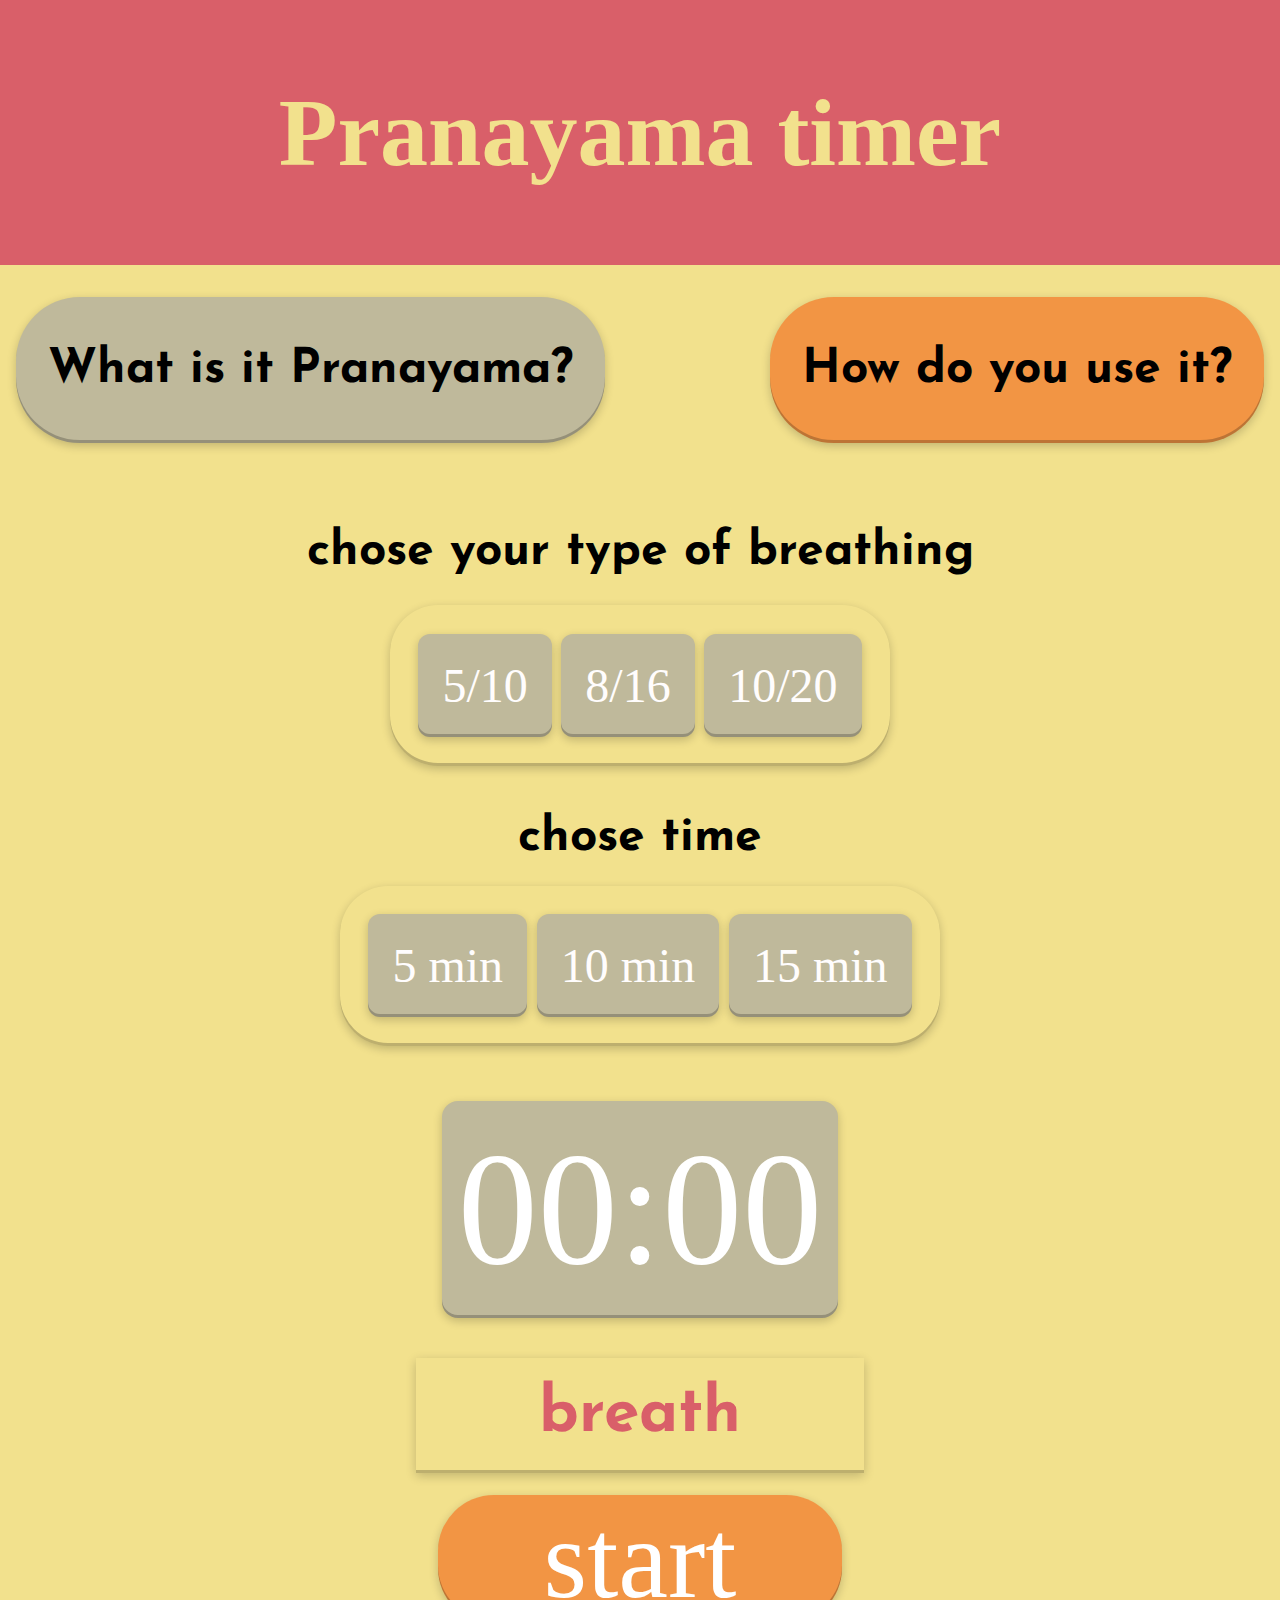
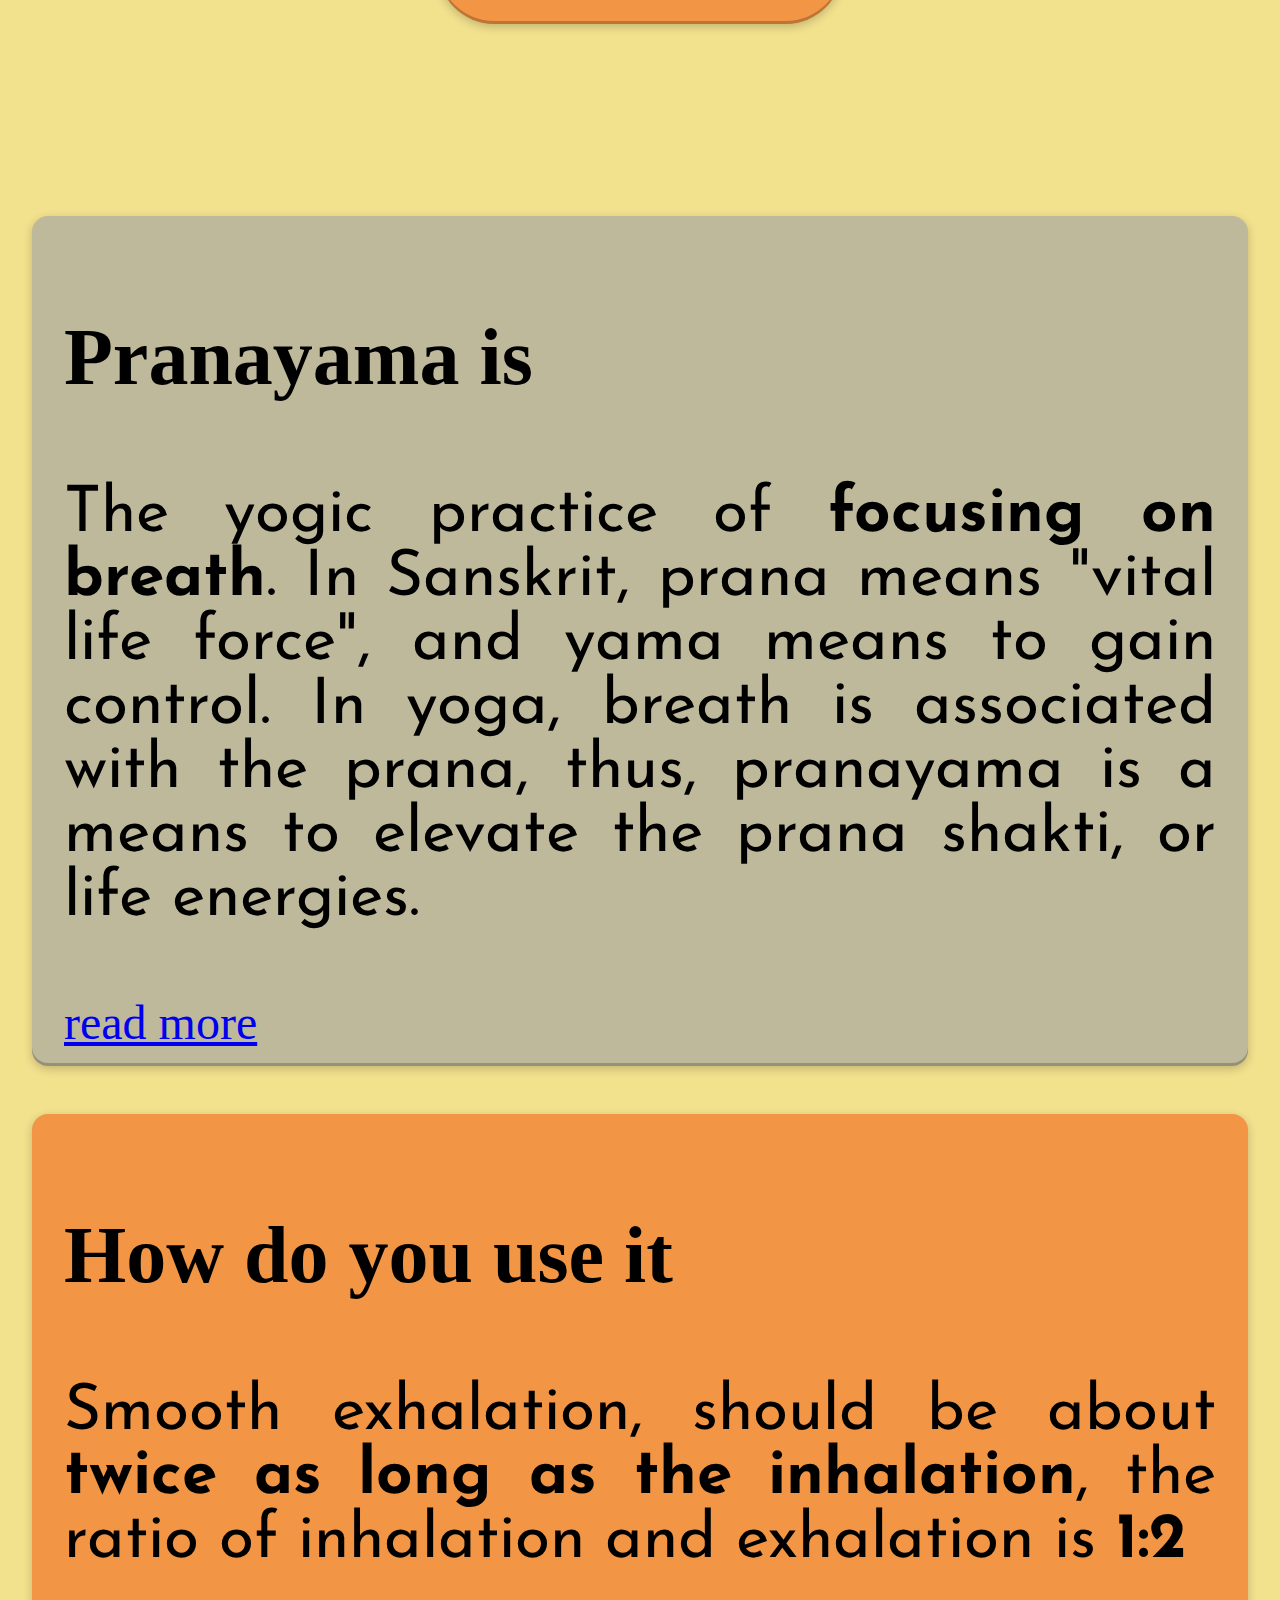
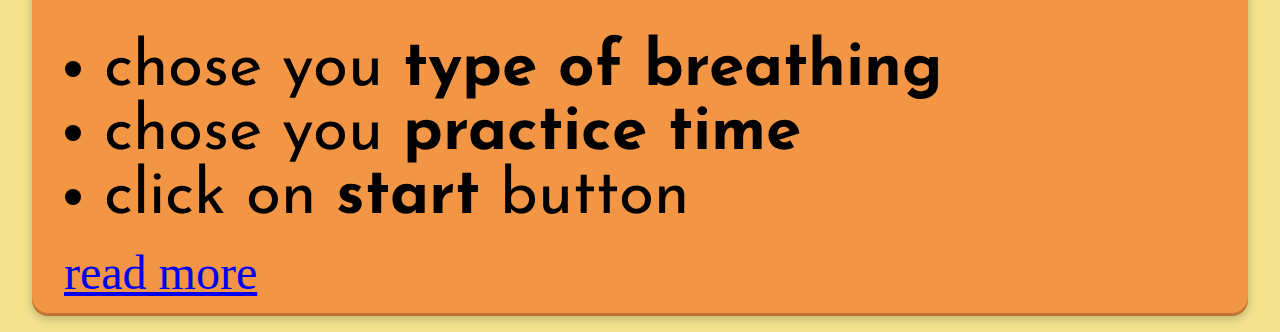
==== commit 2ae5b75a: "Add files via upload" ====
--- a/index.html
+++ b/index.html
@@ -127,7 +127,7 @@
             <h3>Pranayama is</h3>
             <p class="explanationText">The yogic practice of <b>focusing on breath</b>. In Sanskrit, prana means "vital life force", and yama means to gain control. In yoga, breath is associated with the prana, thus, pranayama is a means to elevate the prana shakti, or life energies.
             </p>
-            <a href="pranayamais.html"> read more </a>
+            <a class="a1" href="pranayamais.html"> read more </a>
         </div>
         <div class="explanation2">
             <h3>How do you use it</h3>
@@ -138,7 +138,7 @@
                 <li>chose you <b>practice time</b></li>
                 <li>click on <b>start</b> button</li>
             </ul>
-            <a href="#"> read more </a>
+            <a class="a1" href="#"> read more </a>
         </div>
     </div>
 
--- a/css/main.css
+++ b/css/main.css
@@ -214,6 +214,9 @@
 li {
   font-size: 4em; }
 
+.a1 {
+  font-size: 3em; }
+
 #Choice1:checked + .button-label {
   background: #F29544;
   color: white;
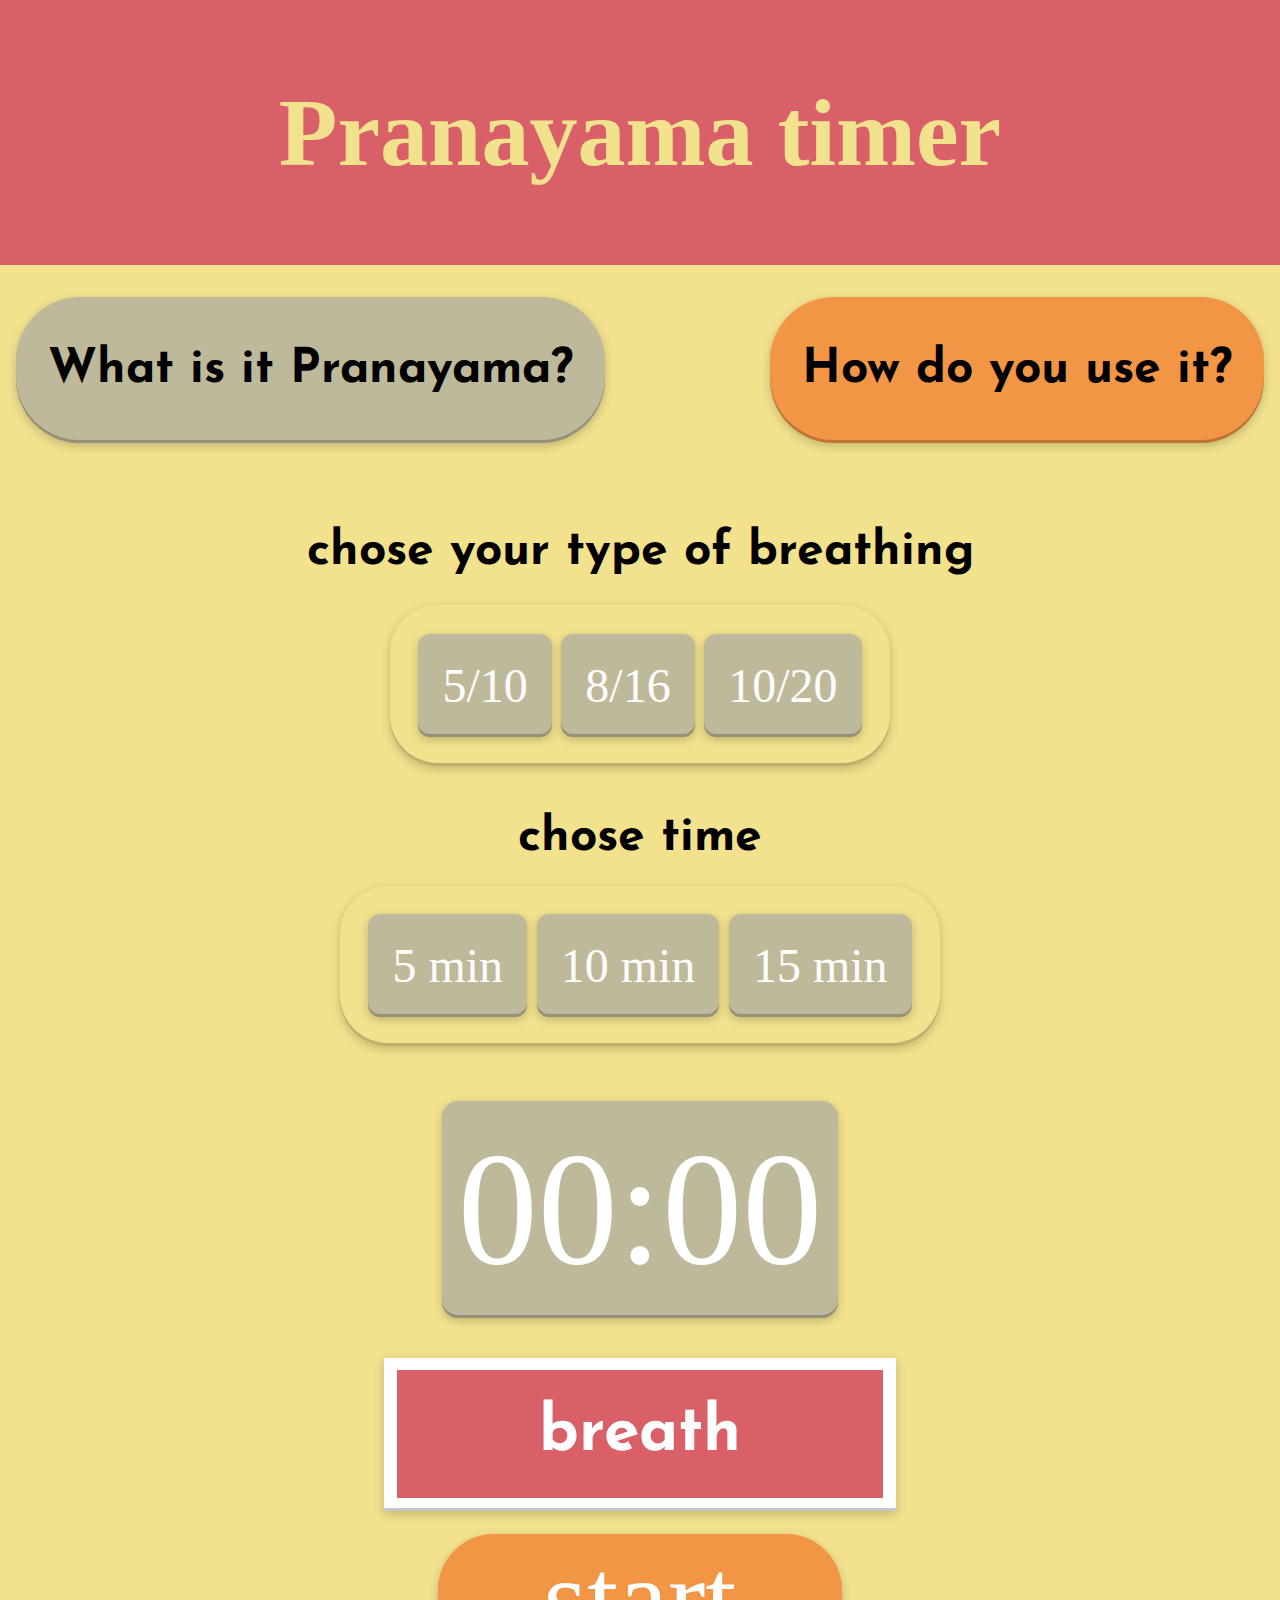
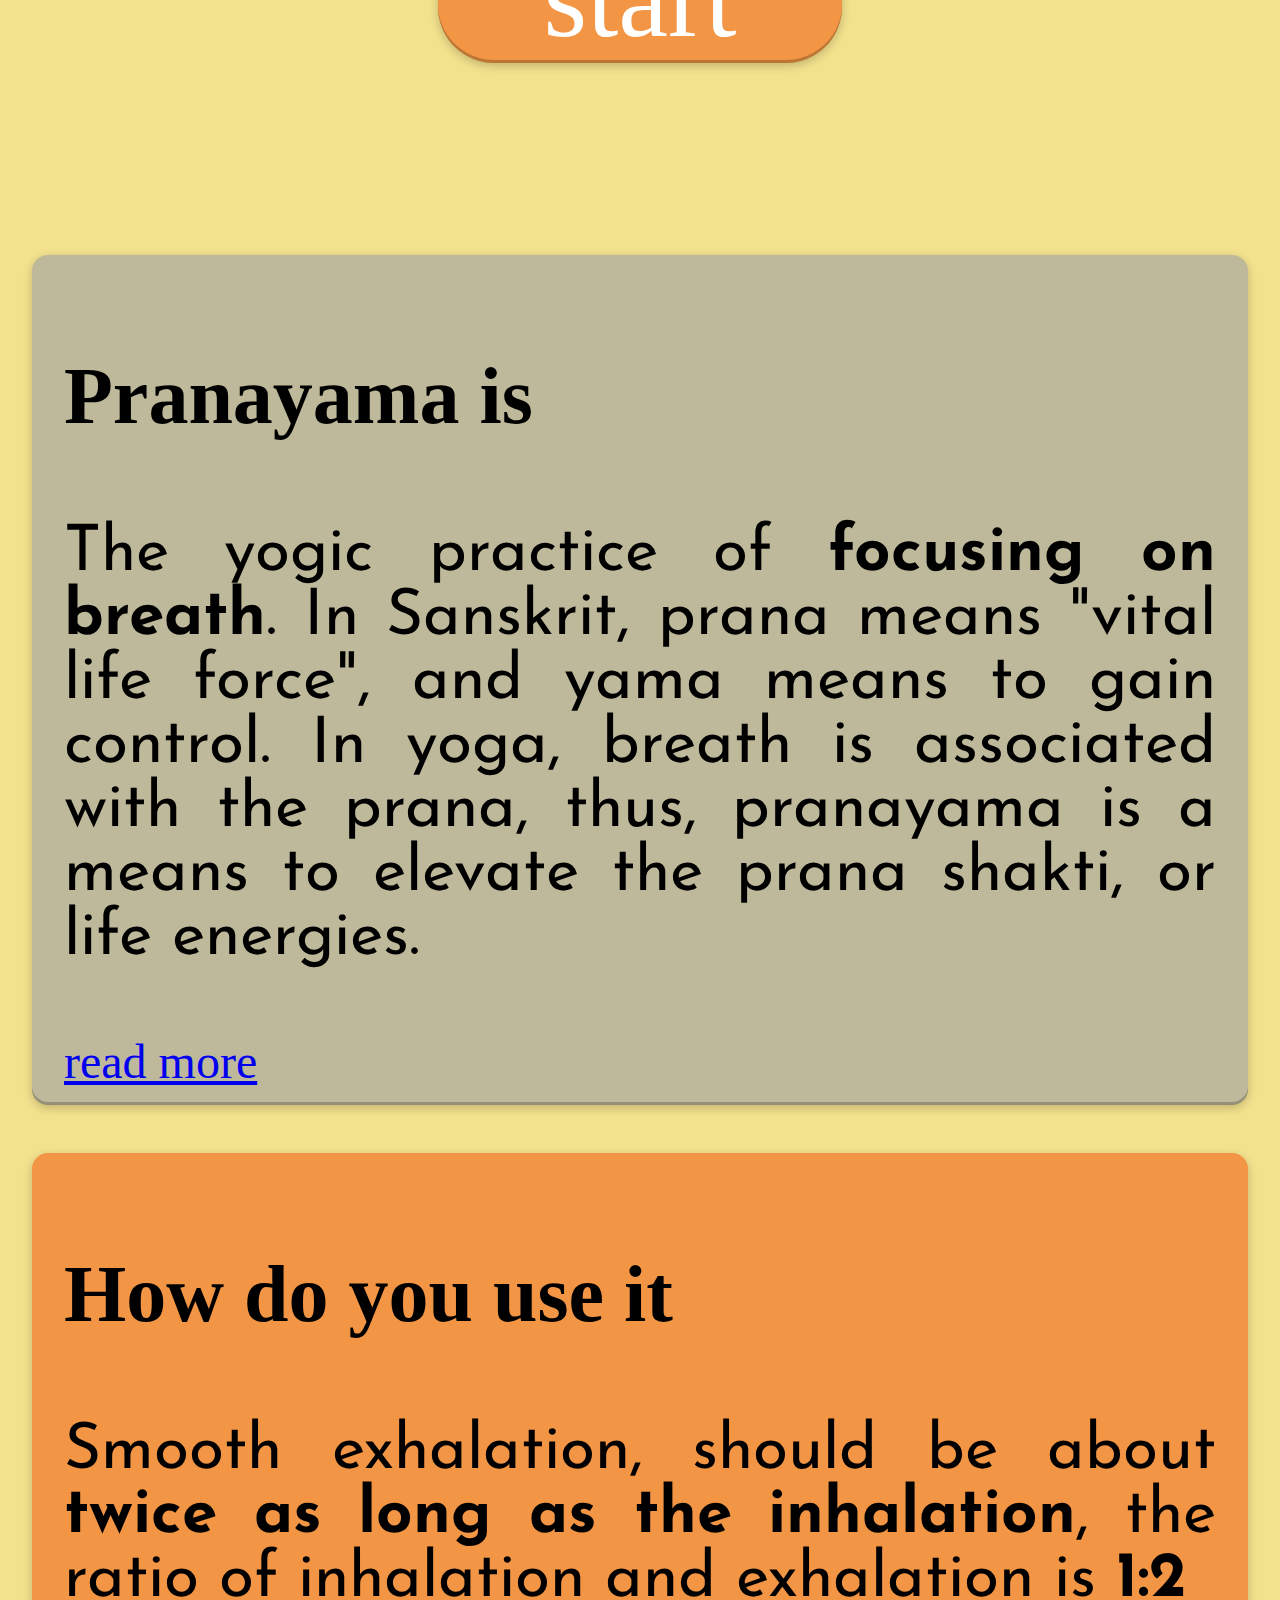
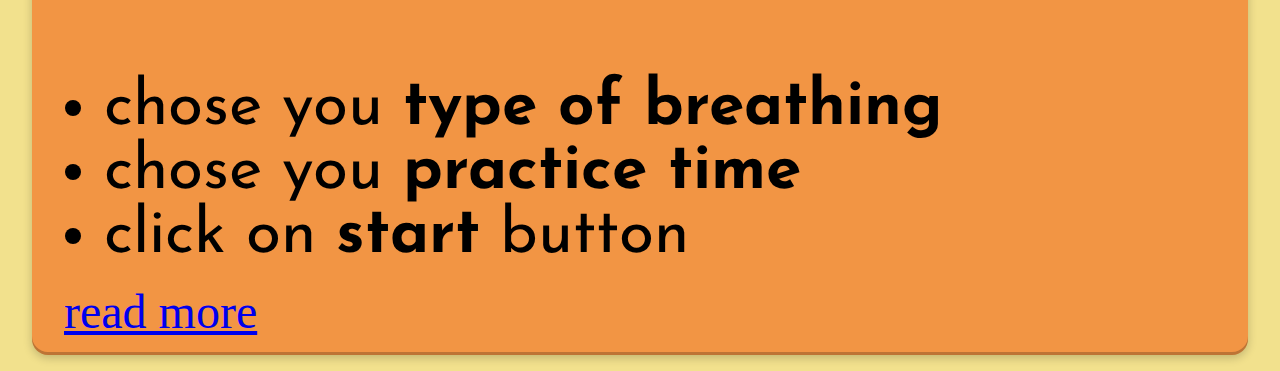
==== commit d3e18e63: "Add files via upload" ====
--- a/index.html
+++ b/index.html
@@ -108,7 +108,7 @@
         </div>
 
         <div class="instructions-breath">
-            <div class="breathBlock" id="breathPlace"> breath </div>
+            <div class="breathBlock" id="breathPlace"> breath  </div>
 
         </div>
 
@@ -127,7 +127,7 @@
             <h3>Pranayama is</h3>
             <p class="explanationText">The yogic practice of <b>focusing on breath</b>. In Sanskrit, prana means "vital life force", and yama means to gain control. In yoga, breath is associated with the prana, thus, pranayama is a means to elevate the prana shakti, or life energies.
             </p>
-            <a class="a1" href="pranayamais.html"> read more </a>
+            <a class="a1" href="pranayama/pranayamais.html"> read more </a>
         </div>
         <div class="explanation2">
             <h3>How do you use it</h3>
--- a/css/main.css
+++ b/css/main.css
@@ -44,6 +44,9 @@
   border-radius: 2em;
   box-shadow: 0 3px 10px rgba(0, 0, 0, 0.2), inset 0 -3px 0 rgba(0, 0, 0, 0.22); }
 
+.whatIsIt:active {
+  transform: scale(1.1); }
+
 .space {
   padding: .4em; }
 
@@ -55,6 +58,9 @@
   border-radius: 2em;
   box-shadow: 0 3px 10px rgba(0, 0, 0, 0.2), inset 0 -3px 0 rgba(0, 0, 0, 0.22); }
 
+.howIsItWork:active {
+  transform: scale(1.1); }
+
 .container1 {
   font-size: 3em;
   display: flex;
@@ -64,17 +70,6 @@
 .container2 {
   text-align: center;
   margin: .3em; }
-
-button {
-  background-color: #F29544;
-  color: #F2E18D;
-  border-radius: 50%;
-  border: #D95F69 solid;
-  width: 200px;
-  height: 200px;
-  text-align: center;
-  font-size: 4em;
-  transition: 300ms; }
 
 .container3 {
   display: flex;
@@ -108,19 +103,21 @@
   background-color: #BFB99B; }
 
 .instructions-breath {
+  background-color: white;
   font-family: 'Josefin Sans', sans-serif;
   font-size: 4em;
   text-align: center;
-  width: 35%;
   margin: auto;
   margin-bottom: .2em;
   padding: .2em;
-  box-shadow: 0 3px 10px rgba(0, 0, 0, 0.2), inset 0 -3px 0 rgba(0, 0, 0, 0.22); }
+  box-shadow: 0 3px 10px rgba(0, 0, 0, 0.2), inset 0 -3px 0 rgba(0, 0, 0, 0.22);
+  width: 40%; }
 
 .breathBlock {
+  background-color: #D95F69;
   font-weight: bold;
-  padding: .2em;
-  color: #D95F69; }
+  padding: .5em;
+  color: white; }
 
 .containerIn {
   font-family: Vrinda;
